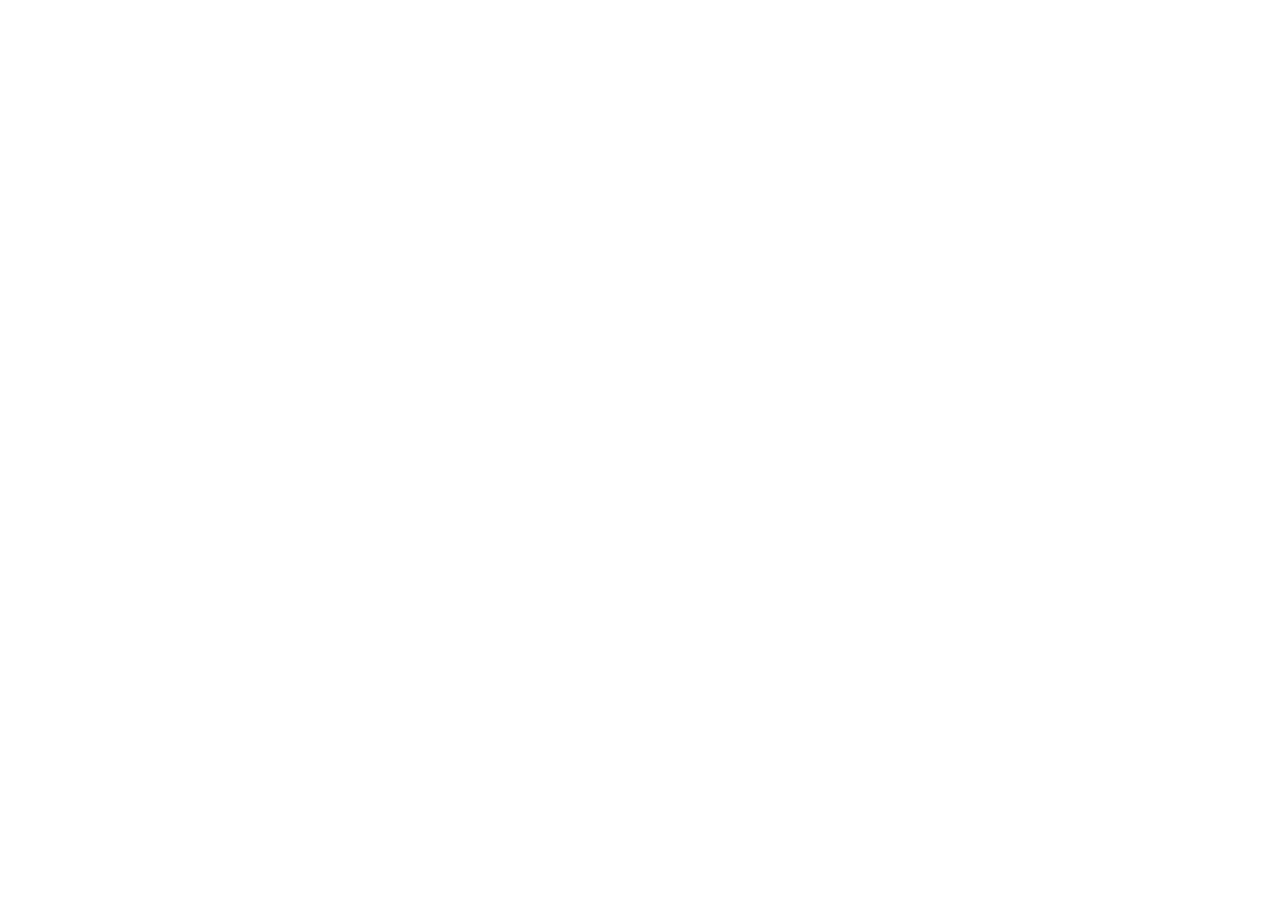
==== index.html @ d2ecc5a2 "Init : création du dépôt, arborescence des fichiers et structure HTML de base" ====
<!DOCTYPE html>
<html lang="en">
<head>
    <meta charset="UTF-8">
    <meta name="viewport" content="width=device-width, initial-scale=1.0">
    <title>AfriConnect Summit</title>
</head>
<body>
    
</body>
</html>
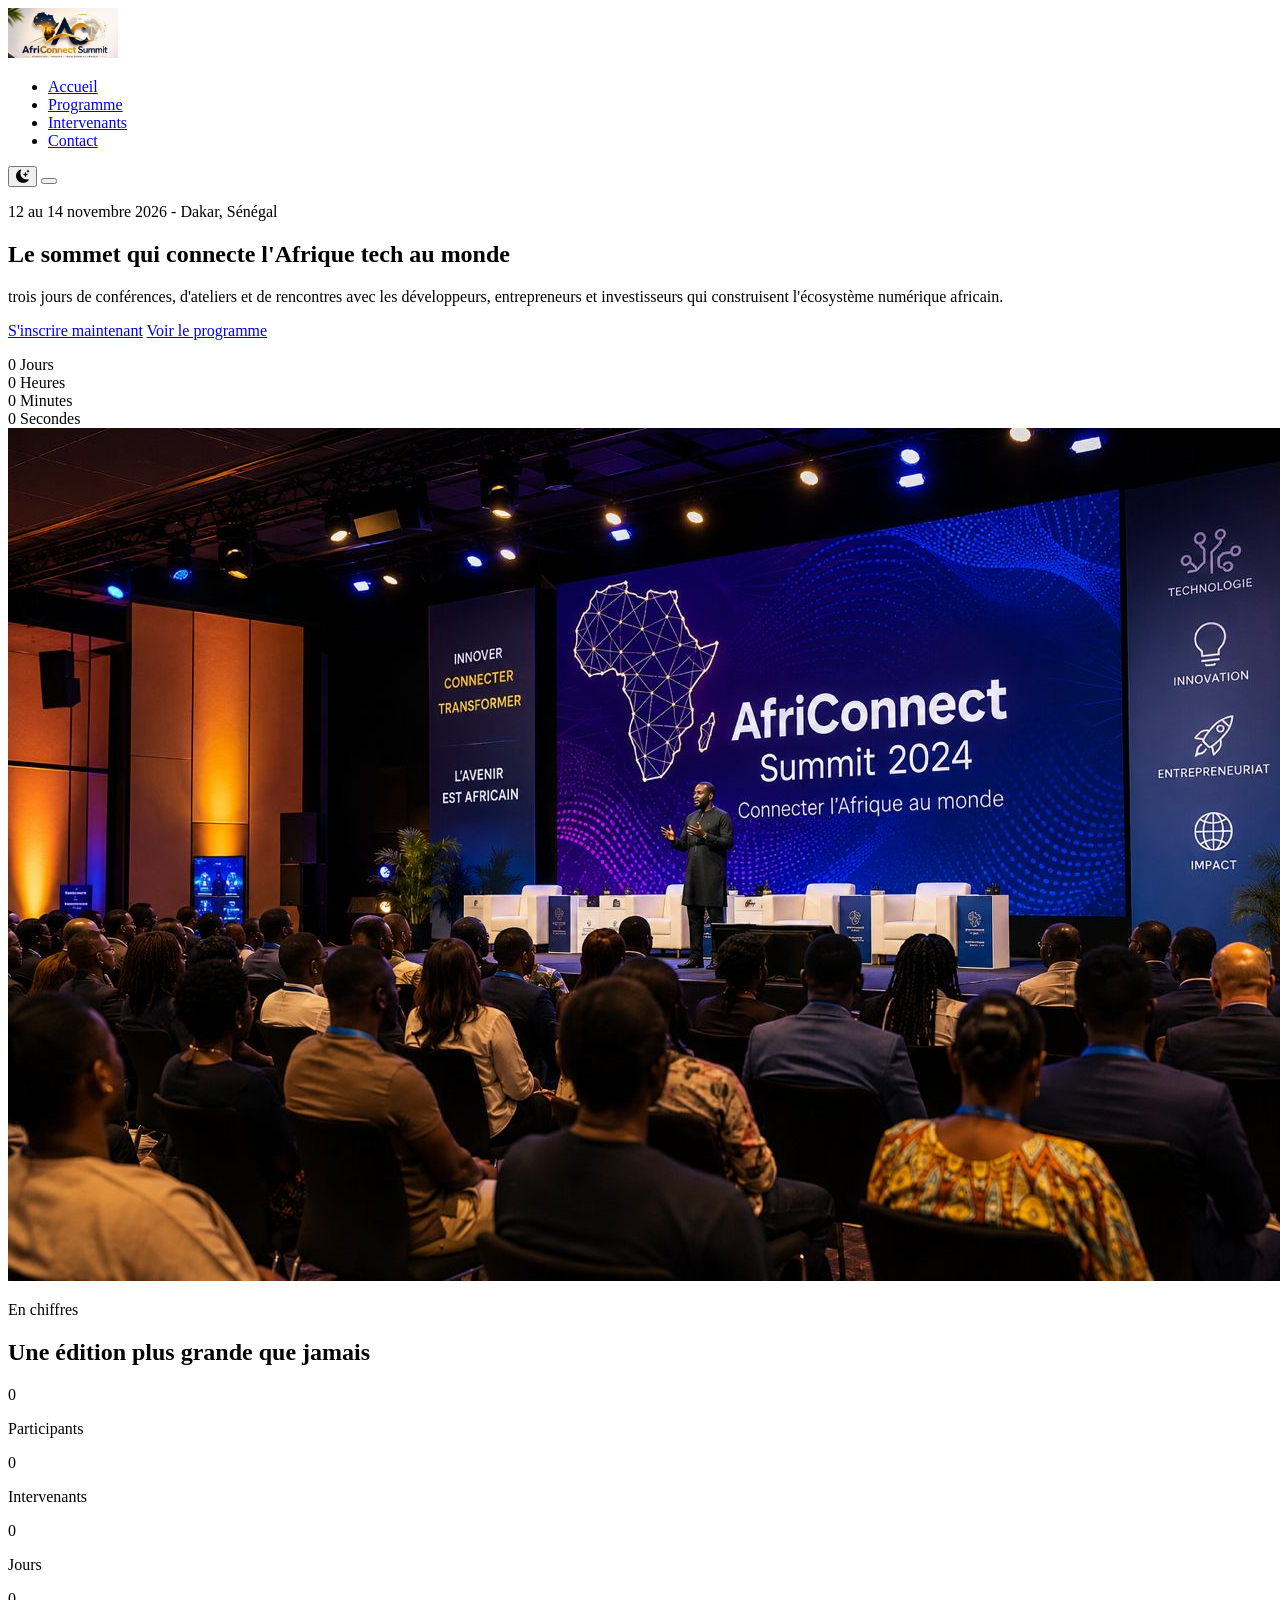
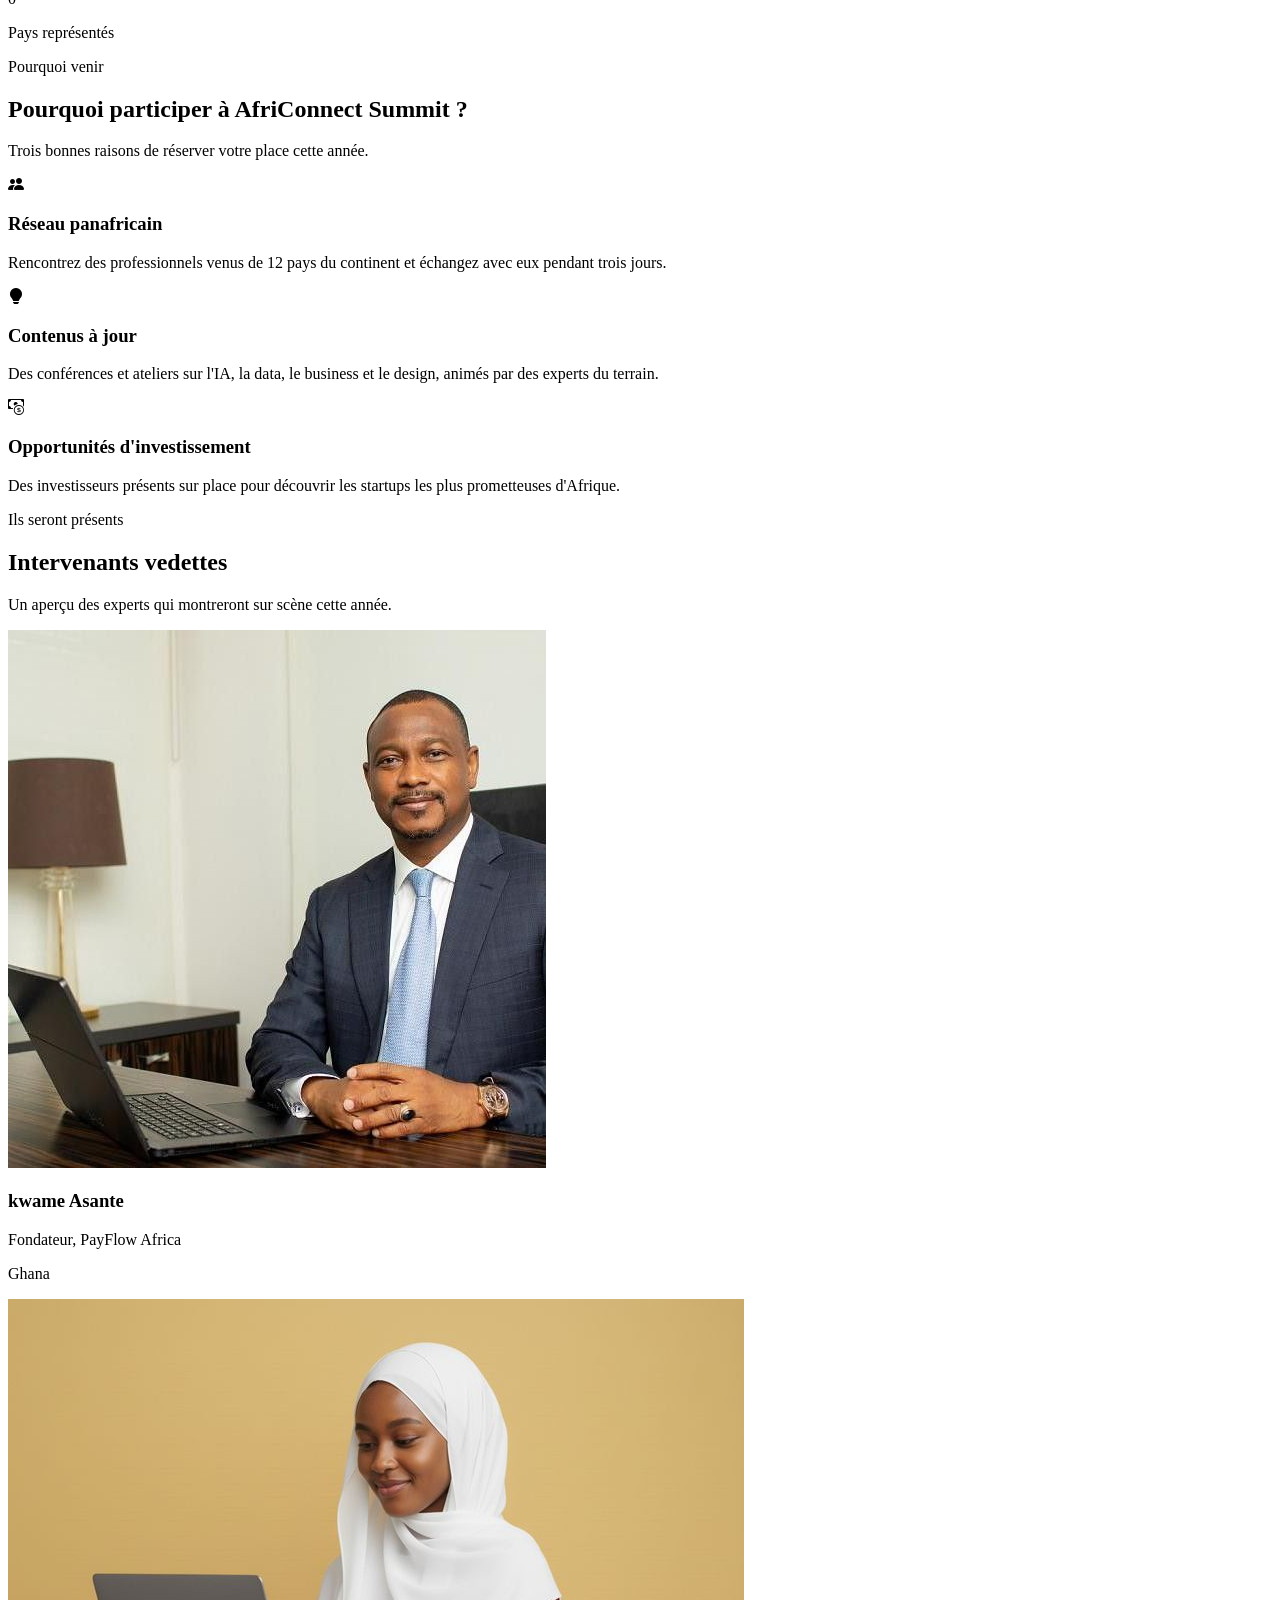
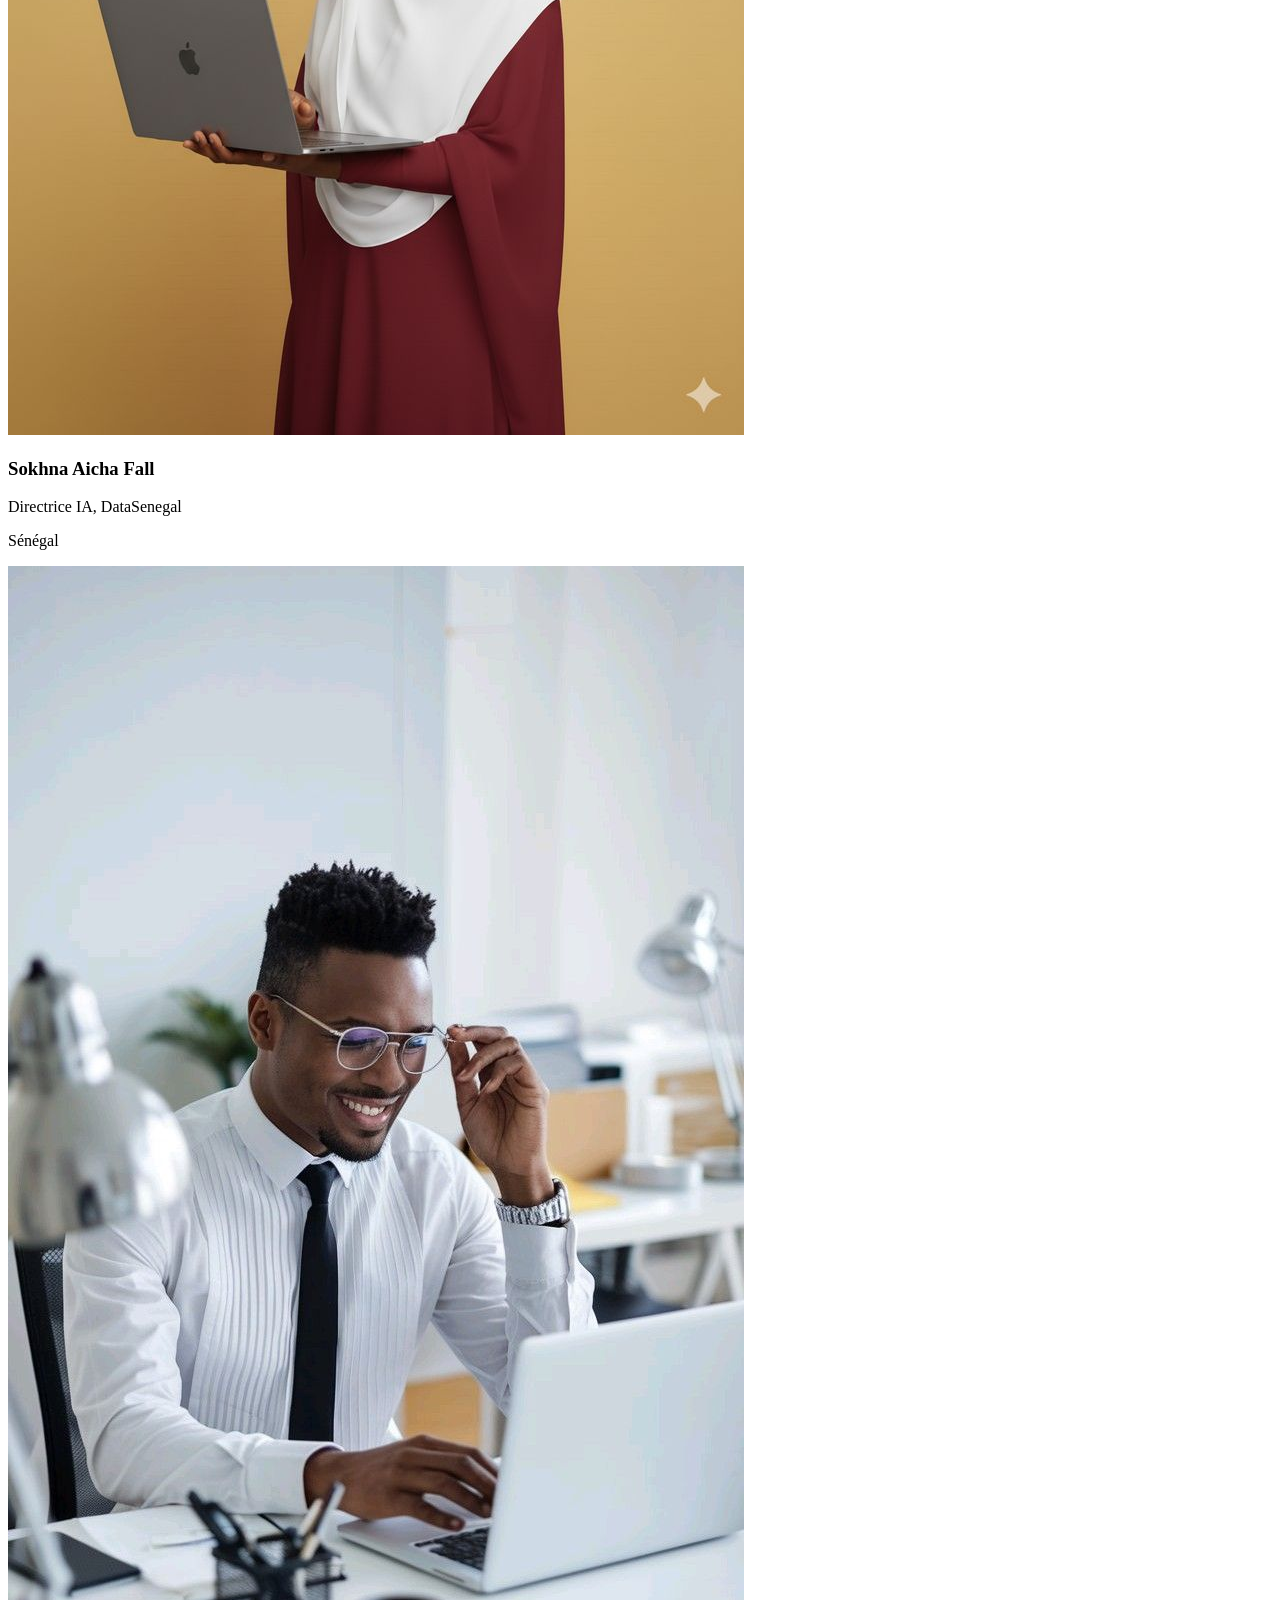
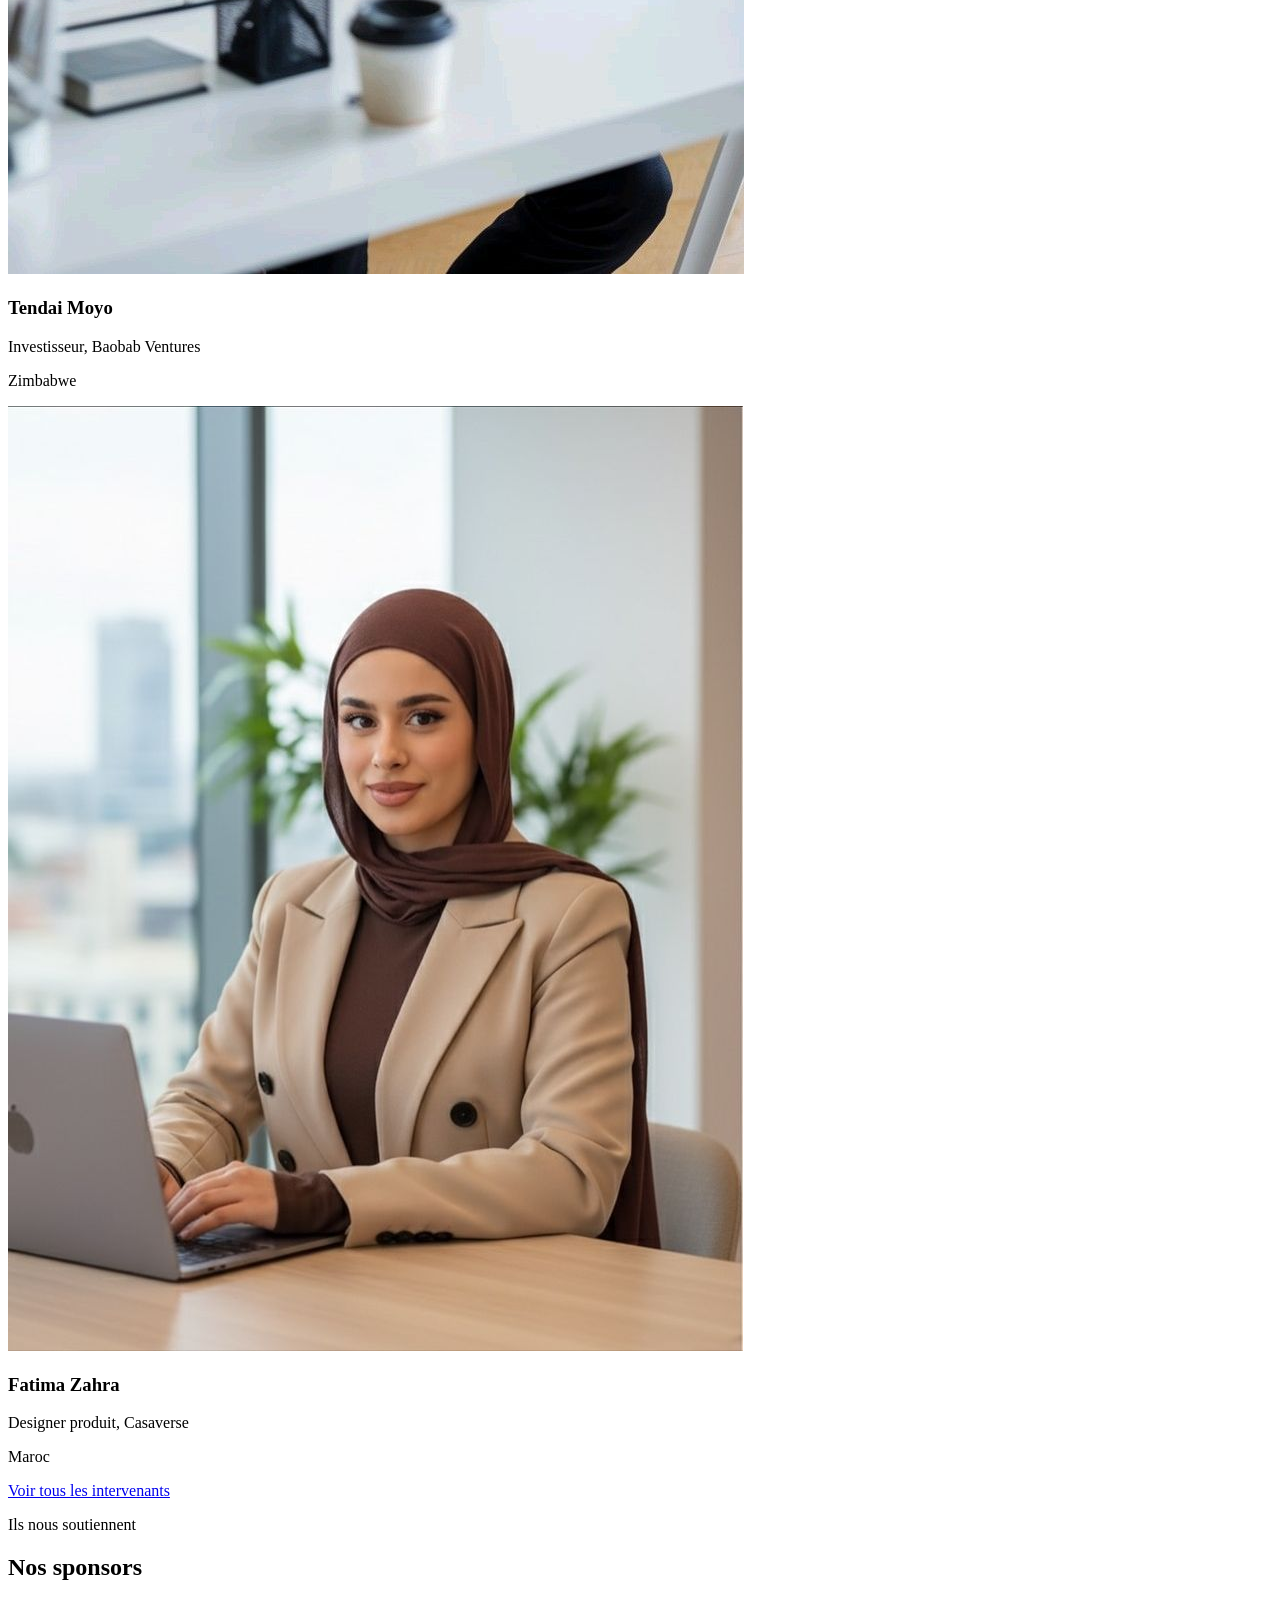
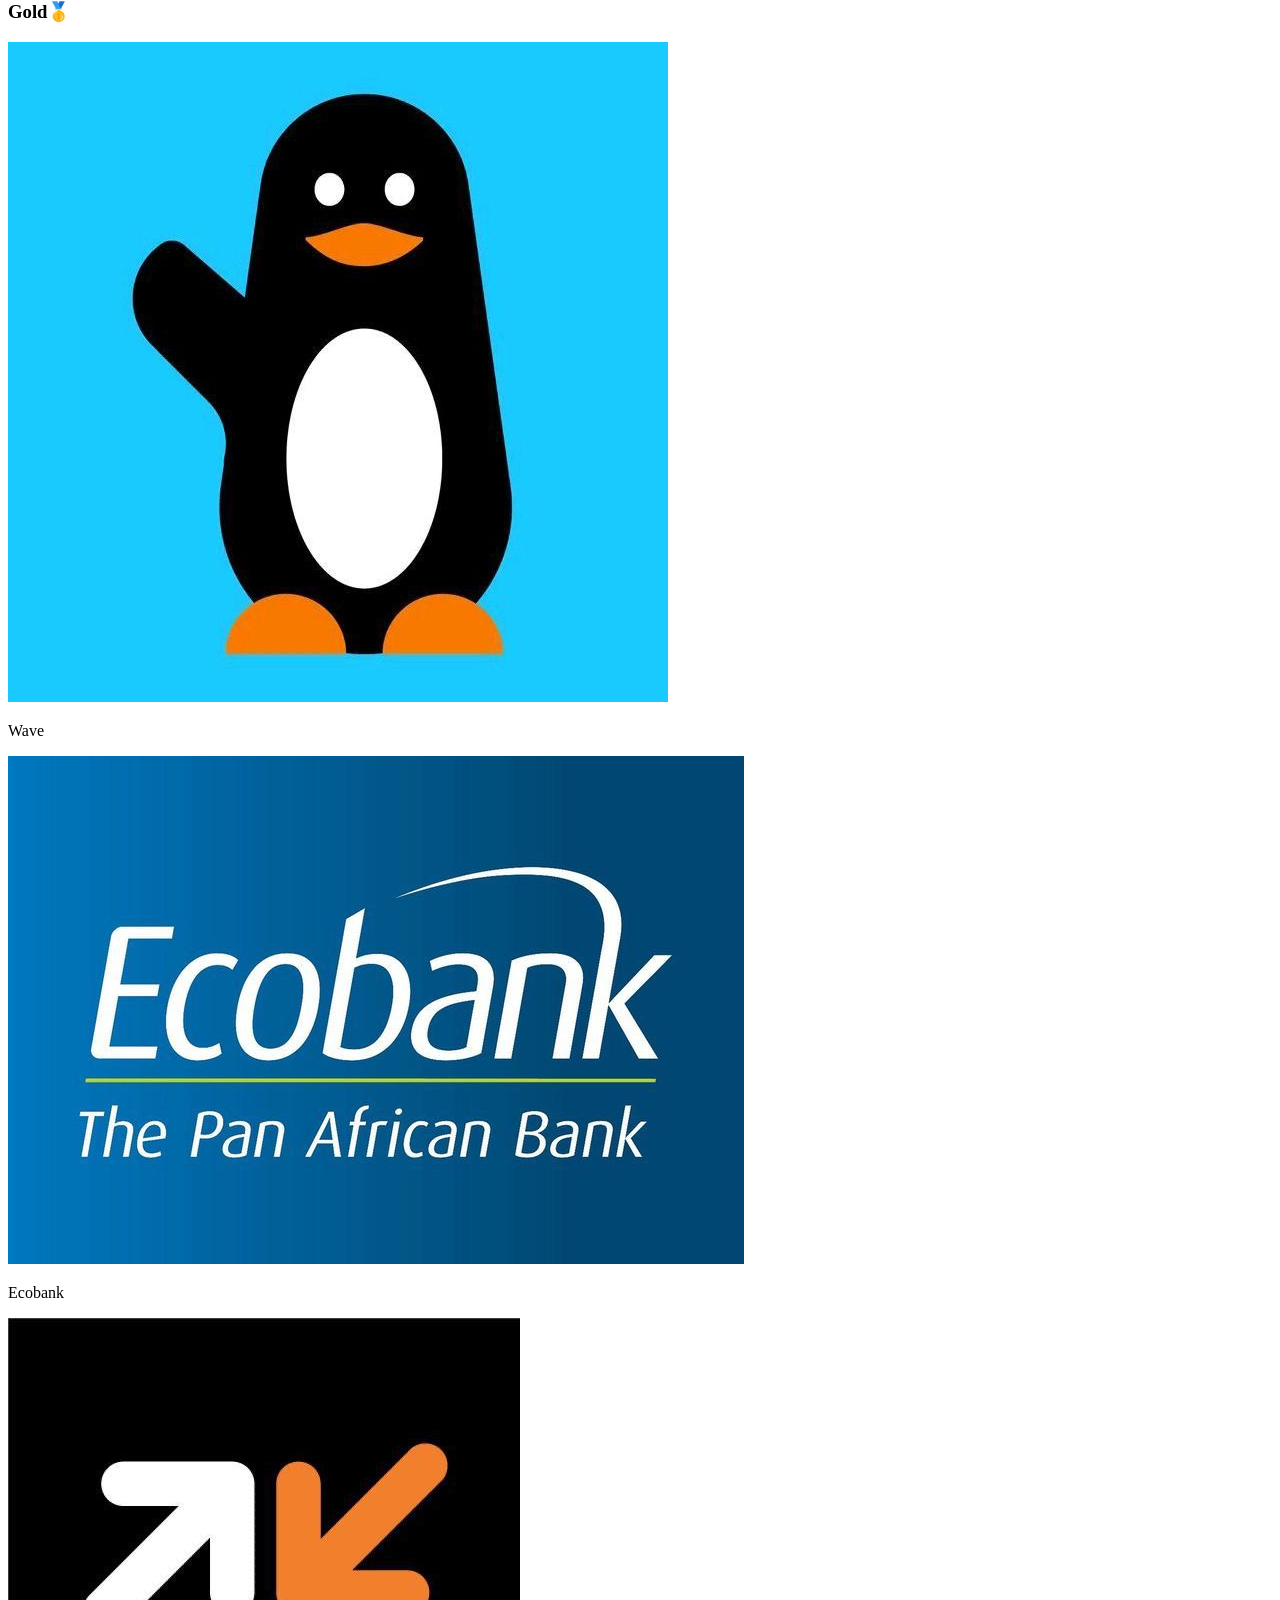
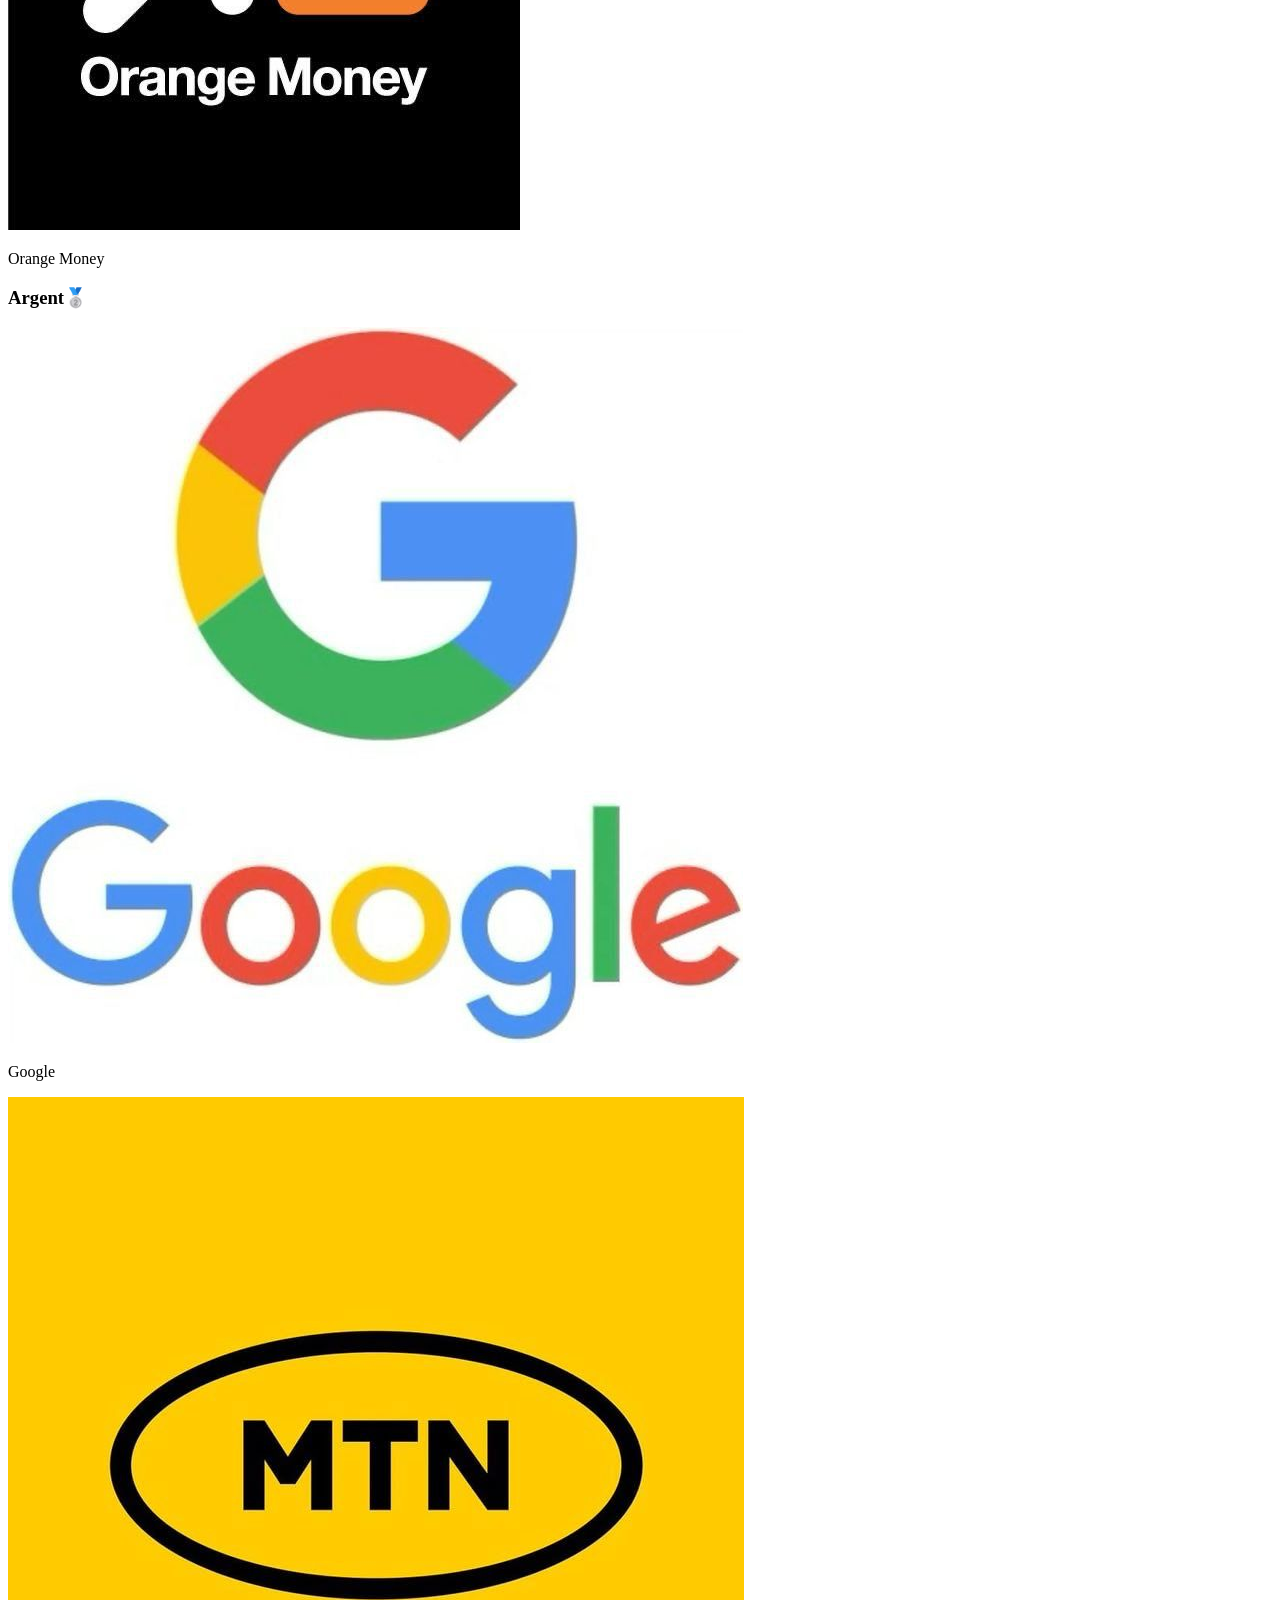
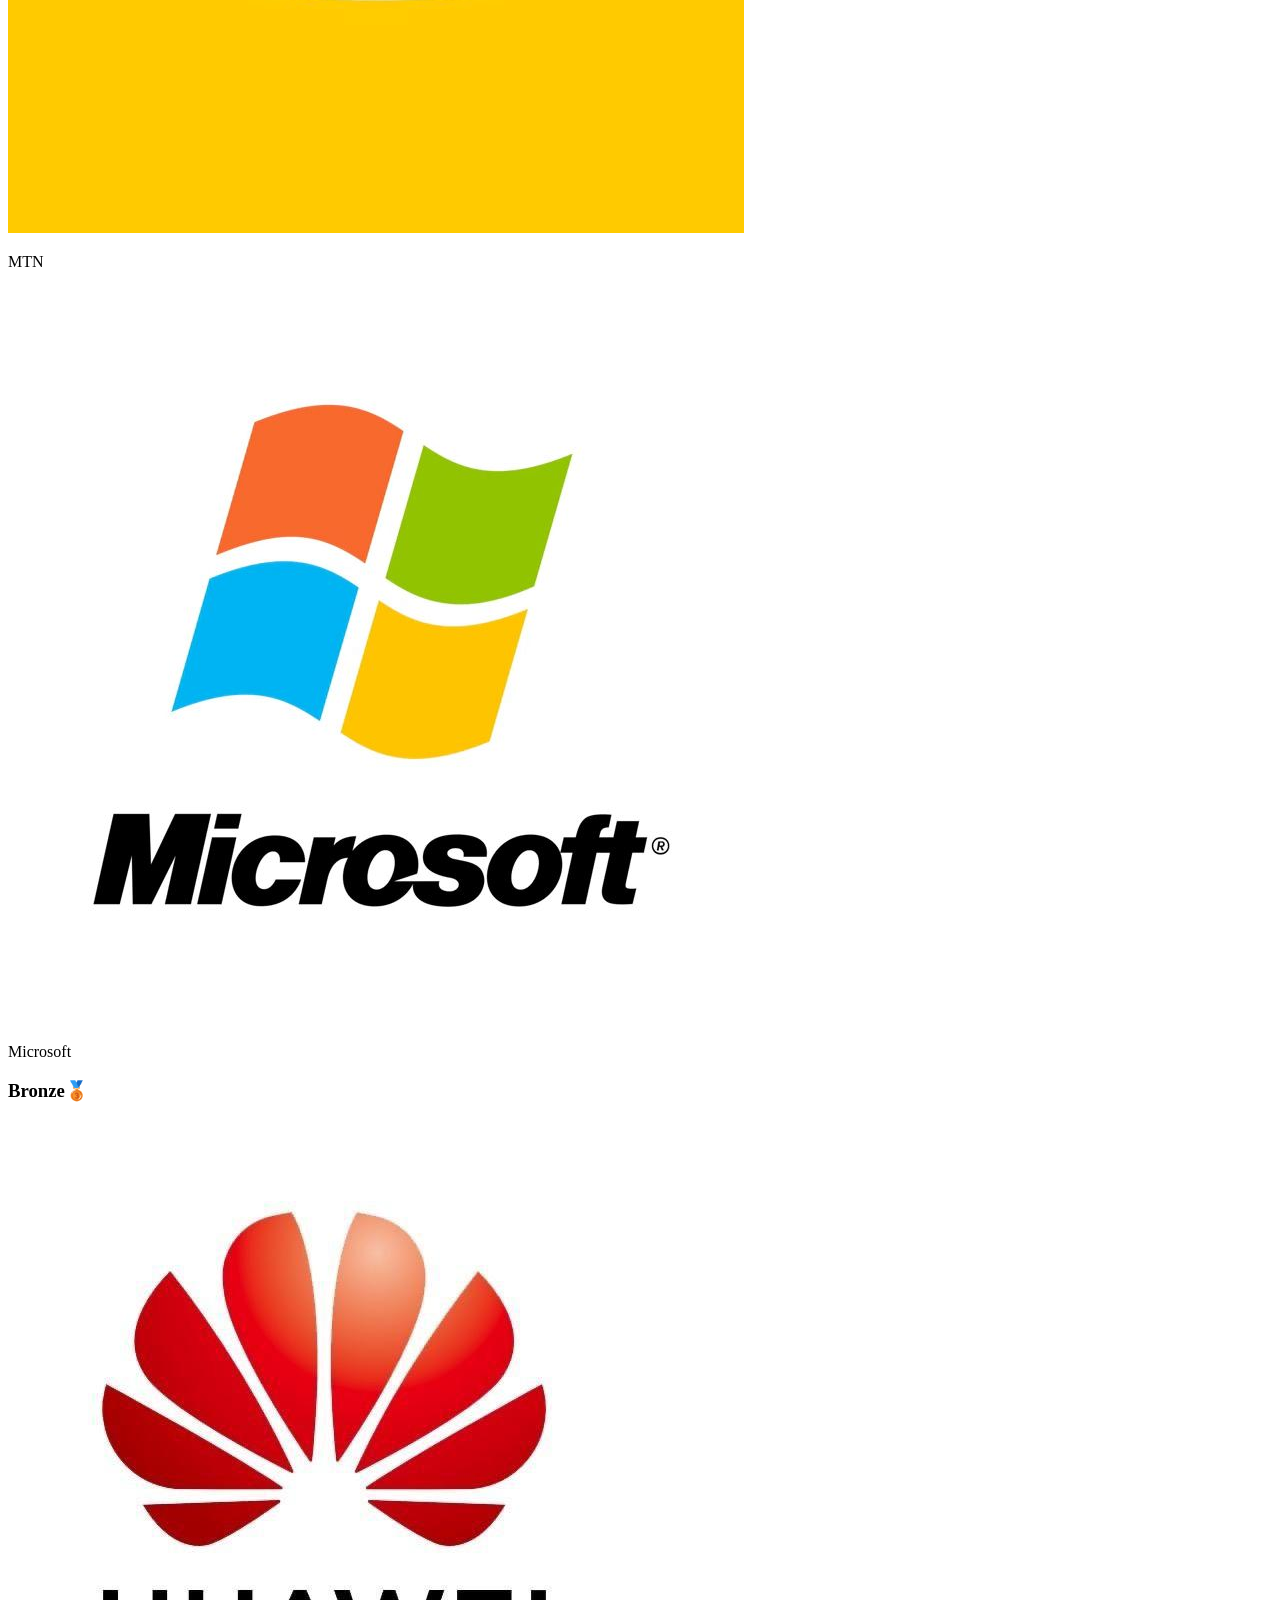
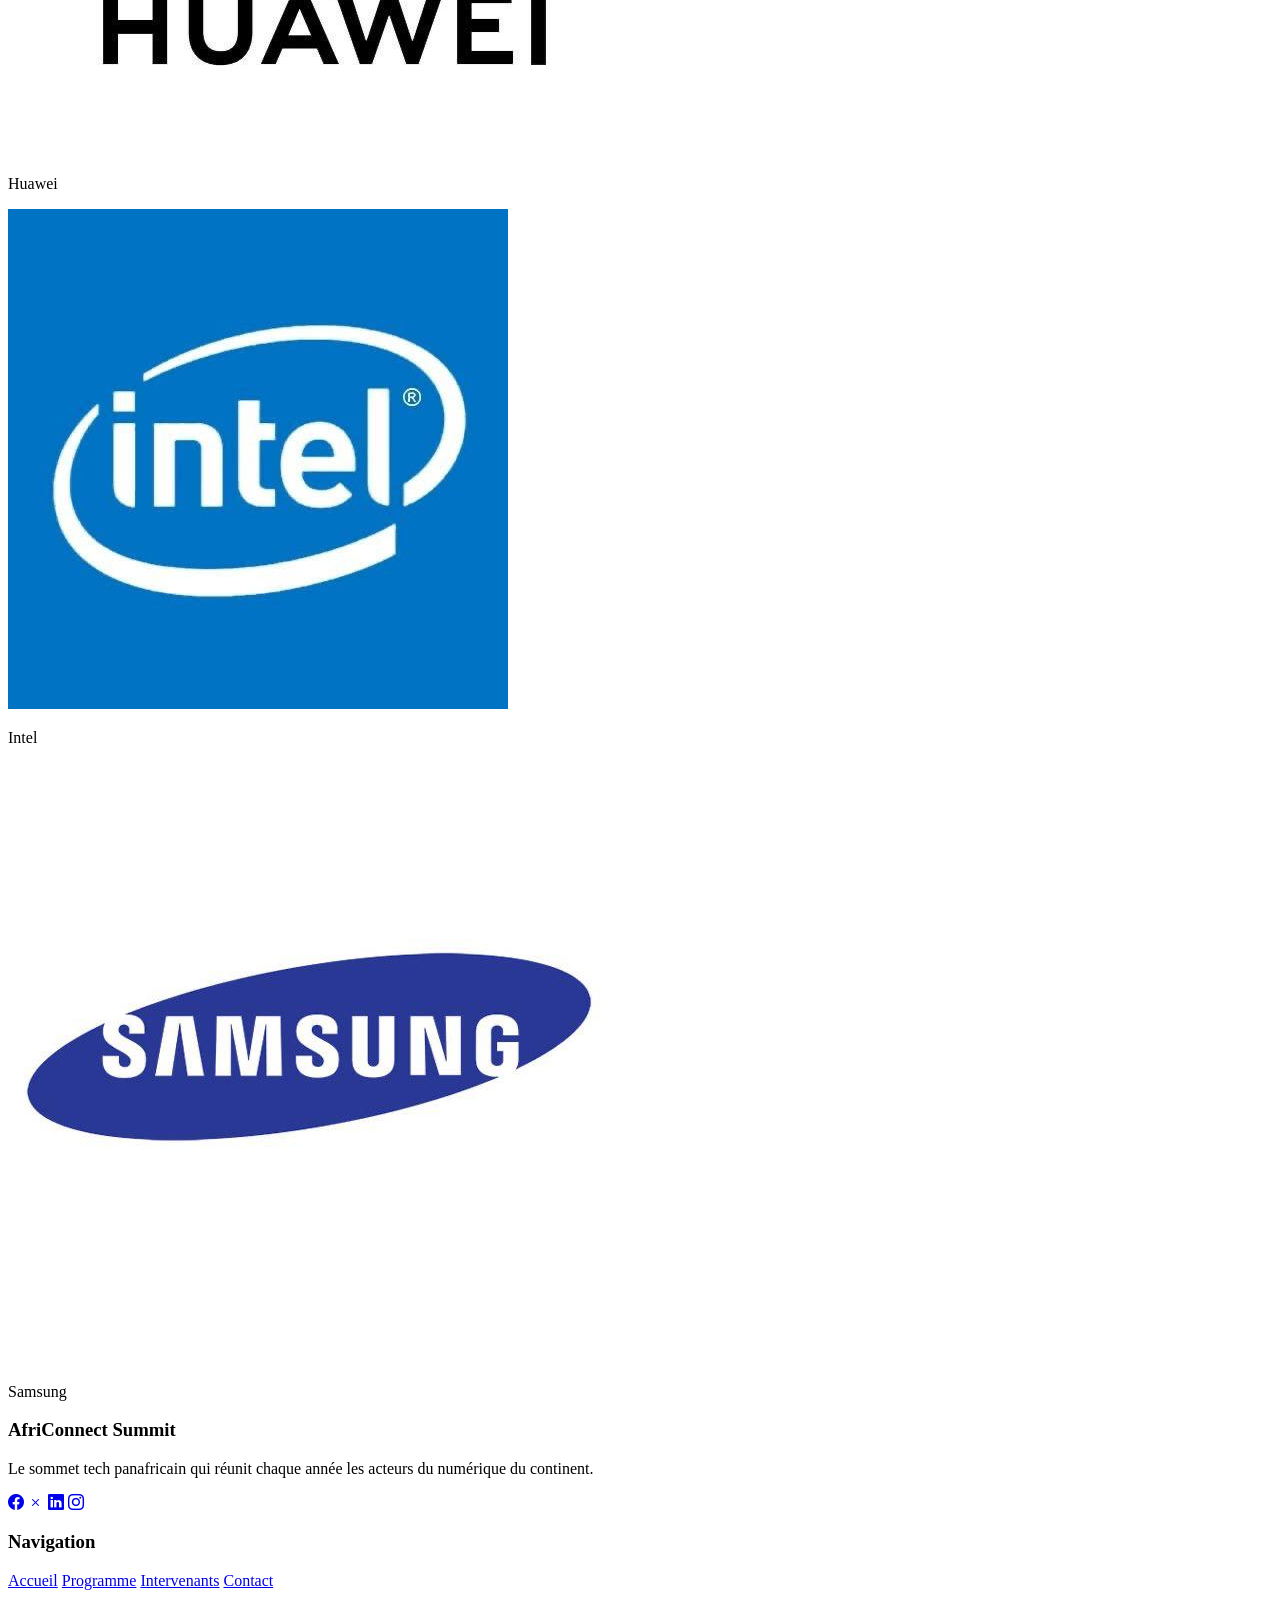
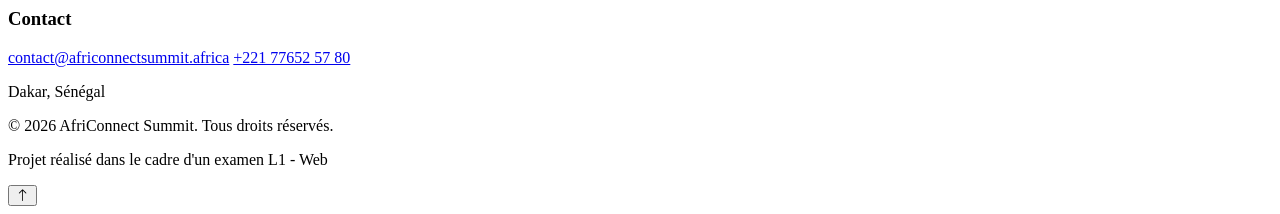
==== commit 2d8ab380: "Ajout des 4 pages HTML : accueil, programme, intervenants, contact" ====
--- a/index.html
+++ b/index.html
@@ -1,11 +1,306 @@
 <!DOCTYPE html>
-<html lang="en">
+<html lang="fr">
 <head>
     <meta charset="UTF-8">
     <meta name="viewport" content="width=device-width, initial-scale=1.0">
     <title>AfriConnect Summit</title>
+    <!-- Google Fonts -->
+    <link rel="stylesheet" href="https://cdn.jsdelivr.net/npm/bootstrap-icons@1.13.1/font/bootstrap-icons.min.css">
+    <link rel="preconnect" href="https://fonts.googleapis.com">
+    <link rel="preconnect" href="https://fonts.gstatic.com" crossorigin>
+    <link href="https://fonts.googleapis.com/css2?family=Open+Sans:ital,wght@0,300..800;1,300..800&family=Poppins:ital,wght@0,100;0,200;0,300;0,400;0,500;0,600;0,700;0,800;0,900;1,100;1,200;1,300;1,400;1,500;1,600;1,700;1,800;1,900&family=Space+Grotesk:wght@300..700&display=swap" rel="stylesheet">
+    <!-- CSS -->
+    <link rel="stylesheet" href="css/style.css">
 </head>
 <body>
+    <!-- NAVBAR -->
+    <header>
+        <nav class="navbar">
+            <div class="container">
+                <a href="index.html">
+                    <img src="images/AfriConnectSummit-logo.jpeg" alt="logo AfriConnectSummit" height="50">
+                </a>
+
+                <ul class="nav-links">
+                    <li><a href="index.html" class="active">Accueil</a></li>
+                    <li><a href="programme.html">Programme</a></li>
+                    <li><a href="intervenants.html">Intervenants</a></li>
+                    <li><a href="contact.html">Contact</a></li>
+                </ul>
+
+                <div class="nav-actions">
+                    <!-- Toggle dark/light géré en js -->
+                    <button class="theme-toggle" aria-label="Changer de thème">
+                        <i class="bi bi-moon-stars-fill"></i>
+                    </button>
+                    <!-- Menu hamburger pour mobile -->
+                    <button class="hamburger" aria-label="Ouvrir le menu">
+                        <span></span>
+                        <span></span>
+                        <span></span>
+                    </button>
+                </div>
+            </div>
+        </nav>
+    </header>
+
+    <main>
+        <!-- HERO -->
+        <section class="hero">
+            <div class="container hero-content">
+                <p class="hero-eyebrow fade-in-up">12 au 14 novembre 2026 - Dakar, Sénégal</p>
+
+                <h1 class="fade-in-up delay-1">
+                    Le sommet qui connecte <span class="highlight">l'Afrique tech</span> au monde
+                </h1>
+
+                <p class="hero-subtitle fade-in-up delay-2">
+                    trois jours de conférences, d'ateliers et de rencontres avec les développeurs,
+                    entrepreneurs et investisseurs qui construisent l'écosystème numérique africain.
+                </p>
+                <p class="hero-cta fade-in-up delay-3">
+                    <a href="contact.html" class="btn btn-primary">S'inscrire maintenant</a>
+                    <a href="programme.html" class="btn btn-outline">Voir le programme</a>
+                </p>
+                <!-- Compte à rebours mis à jour en JS chaque seconde  -->
+                <div class="countdown fade-in-up delay-3">
+                    <div class="countdown-item">
+                        <span class="countdown-number" id="countdown-days">0</span>
+                        <span class="countdown-label">Jours</span>
+                    </div>
+                    <div class="countdown-item">
+                        <span class="countdown-number" id="countdown-hours">0</span>
+                        <span class="countdown-label">Heures</span>
+                    </div>
+                     <div class="countdown-item">
+                        <span class="countdown-number" id="countdown-minutes">0</span>
+                        <span class="countdown-label">Minutes</span>
+                    </div>
+                     <div class="countdown-item">
+                        <span class="countdown-number" id="countdown-seconds">0</span>
+                        <span class="countdown-label">Secondes</span>
+                    </div>
+                </div>
+
+                <div class="hero-image fade-in-up delay-4">
+                    <img src="images/hero-africonnect.jpeg" alt="Conférence AfriConnect Summit">
+                </div>
+            </div>
+        </section>
+        <div class="kente-divider"></div>
+
+        <!-- CHIFFRES CLES -->
+        <section class="key-numbers">
+            <div class="container">
+                <p class="section-eyebrow reveal">En chiffres</p>
+                <h2 class="section-title reveal">Une édition plus grande que jamais</h2>
+
+                <div class="stats-grid">
+                    <div class="stat-card reveal zoom">
+                        <span class="stat-number" data-target="1200">0</span>
+                        <p class="stat-label">Participants</p>
+                    </div>
+
+                    <div class="stat-card reveal zoom">
+                        <span class="stat-number" data-target="48">0</span>
+                        <p class="stat-label">Intervenants</p>
+                    </div>
+
+                    <div class="stat-card reveal zoom">
+                        <span class="stat-number" data-target="3">0</span>
+                        <p class="stat-label">Jours</p>
+                    </div>
+
+                    <div class="stat-card reveal zoom">
+                        <span class="stat-number" data-target="12">0</span>
+                        <p class="stat-label">Pays représentés</p>
+                    </div>
+                </div>
+            </div>
+        </section>
+        <!-- POURQUOI PARTICIPER -->
+        <section class="why-participate" style="background-color: var(--surface);">
+            <div class="container">
+                <p class="section-eyebrow reveal">Pourquoi venir</p>
+                <h2 class="section-title reveal">Pourquoi participer à AfriConnect Summit ?</h2>
+                <p class="section-intro reveal">
+                    Trois bonnes raisons de réserver votre place cette année.
+                </p>
+            
+
+                <div class="why-flex">
+                    <article class="why-card reveal slide-left">
+                        <i class="bi bi-people-fill why-icon"></i>
+                        <h3>Réseau panafricain</h3>
+                        <p>Rencontrez des professionnels venus de 12 pays du continent et échangez avec eux pendant trois jours.</p>
+                    </article>
     
+                    <article class="why-card reveal zoom">
+                        <i class="bi bi-lightbulb-fill why-icon"></i>
+                        <h3>Contenus à jour</h3>
+                        <p>Des conférences et ateliers sur l'IA, la data, le business et le design, animés par des experts du terrain.</p>
+                    </article>
+
+                    <article class="why-card reveal slide-right">
+                        <i class="bi bi-cash-coin why-icon"></i>
+                        <h3>Opportunités d'investissement</h3>
+                        <p>Des investisseurs présents sur place pour découvrir les startups les plus prometteuses d'Afrique.</p>
+                    </article>
+                </div>
+            </div>    
+        </section>
+        <!-- INTERVENANTS VEDETTES -->
+        <section class="featured-speakers">
+            <div class="container">
+                <p class="section-eyebrow reveal">Ils seront présents</p>
+                <h2 class="section-title reveal">Intervenants vedettes</h2>
+                <p class="section-intro reveal">Un aperçu des experts qui montreront sur scène cette année.</p>
+
+                <div class="speakers-grid">
+                    <article class="speaker-card reveal zoom">
+                        <img class="speaker-photo" src="images/Fondateur.jpg" alt="Photo de kwame Asante">
+                        <div class="speaker-info">
+                            <h3 class="speaker-name">kwame Asante</h3>
+                            <p class="speaker-role">Fondateur, PayFlow Africa</p>
+                            <p class="speaker-country">Ghana</p>
+                        </div>
+                    </article>
+
+                    <article class="speaker-card reveal zoom">
+                        <img class="speaker-photo" src="images/Directrice.jpg" alt="Photo de Sokhna Aicha Fall">
+                        <div class="speaker-info">
+                            <h3 class="speaker-name">Sokhna Aicha Fall</h3>
+                            <p class="speaker-role">Directrice IA, DataSenegal</p>
+                            <p class="speaker-country">Sénégal</p>
+                        </div>
+                    </article>
+
+                    <article class="speaker-card reveal zoom">
+                        <img class="speaker-photo" src="images/Investisseur.jpg" alt="Photo de Tendai Moyo">
+                        <div class="speaker-info">
+                            <h3 class="speaker-name">Tendai Moyo</h3>
+                            <p class="speaker-role">Investisseur, Baobab Ventures</p>
+                            <p class="speaker-country">Zimbabwe</p>
+                        </div>
+                    </article>
+
+                    <article class="speaker-card reveal zoom">
+                        <img class="speaker-photo" src="images/Designer.jpg" alt="Photo de Fatima Zahra">
+                        <div class="speaker-info">
+                            <h3 class="speaker-name">Fatima Zahra</h3>
+                            <p class="speaker-role">Designer produit, Casaverse</p>
+                            <p class="speaker-country">Maroc</p>
+                        </div>
+                    </article>
+                </div>
+
+                <div>
+                 <a href="intervenants.html" class="btn btn-outline">Voir tous les intervenants</a>
+                </div>
+            </div>
+        </section>
+
+        <!-- SPONSORS -->
+        <section class="sponsors" style="background-color: var(--surface);">
+            <div class="container">
+                <p class="section-eyebrow reveal">Ils nous soutiennent</p>
+                <h2 class="section-title reveal">Nos sponsors</h2>
+
+                <div class="sponsors-flex">
+                    <div class="sponsor-level">
+                        <h3>Gold🥇</h3>
+                        <div class="sponsor-logo sponsor-gold reveal zoom">
+                            <img src="images/Sponsor1.jpeg" alt="Photo de Sponsor1">
+                            <p>Wave</p>
+                        </div>
+                      
+                        <div class="sponsor-logo sponsor-gold reveal zoom">
+                            <img src="images/Sponsor2.jpeg" alt="Photo de Sponsor2">
+                            <p>Ecobank</p>
+                        </div>
+                    </div>
+                
+                    <div class="sponsor-level">
+                        <div class="sponsor-logo sponsor-silver reveal zoom">
+                            <img src="images/Sponsor3.jpeg" alt="Photo de Sponsor3">
+                            <p>Orange Money</p>
+                        </div>
+                        <h3>Argent🥈</h3>
+                        <div class="sponsor-logo sponsor-silver reveal zoom">
+                            <img src="images/Sponsor4.jpeg" alt="Photo de Sponsor4">
+                            <p>Google</p>
+                        </div>
+                        <div class="sponsor-logo sponsor-silver reveal zoom">
+                            <img src="images/Sponsor5.jpeg" alt="Photo de Sponsor5">
+                            <p>MTN</p>
+                        </div>
+                    </div>
+
+                    <div class="sponsor-level">
+                        <div class="sponsor-logo sponsor-bronze reveal zoom">
+                            <img src="images/Sponsor6.jpeg" alt="Photo de Sponsor6">
+                            <p>Microsoft</p>
+                        </div>
+                        <h3>Bronze🥉</h3>
+                        <div class="sponsor-logo sponsor-bronze reveal zoom">
+                            <img src="images/Sponsor7.jpeg" alt="Photo de Sponsor7">
+                            <p>Huawei</p>
+                        </div>
+                        <div class="sponsor-logo sponsor-bronze reveal zoom">
+                            <img src="images/Sponsor8.jpeg" alt="Photo de Sponsor8">
+                            <p>Intel</p>
+                        </div>
+                        <div class="sponsor-logo sponsor-bronze reveal zoom">
+                            <img src="images/Sponsor9.jpeg" alt="Photo de Sponsor9">
+                            <p>Samsung</p>
+                        </div>
+                    </div>  
+                </div>
+            </div>
+        </section>
+    </main>
+    <!-- FOOTER -->
+    <footer>
+        <div class="container">
+            <div class="footer-flex">
+                <div class="footer-col">
+                    <h3>Afri<span style="color: var(--accent-gold);">Connect</span> Summit</h3>
+                    <p>Le sommet tech panafricain qui réunit chaque année les acteurs du numérique du continent.</p>
+                    <div class="social-icons">
+                        <a href="https://www.facebook.com/share/1GBBiLaqV4/?mibextid=wwXIfr" aria-label="Facebook"><i class="bi bi-facebook"></i></a>
+                        <a href="https://x.com/afrikonnect2018?s=21" aria-label="X"><i class="bi bi-x"></i></a>
+                        <a href="https://www.linkedin.com/company/africonnect-cargo/" aria-label="LinkedIn"><i class="bi bi-linkedin"></i></a>
+                        <a href="https://www.instagram.com/afri_connect?igsh=MTlvbjR0M240ajkwMQ==" aria-label="Instagram"><i class="bi bi-instagram"></i></a>
+                    </div>
+                </div>
+
+                <div class="footer-col">
+                    <h3>Navigation</h3>
+                    <a href="index.html">Accueil</a>
+                    <a href="programme.html">Programme</a>
+                    <a href="intervenants.html">Intervenants</a>
+                    <a href="contact.html">Contact</a>
+                </div>
+
+                <div class="footer-col">
+                    <h3>Contact</h3>
+                    <a href="mailto:contact@africonnectsummit.africa">contact@africonnectsummit.africa</a>
+                    <a href="tel:+221776525780">+221 77652 57 80</a>
+                    <p>Dakar, Sénégal</p>
+                </div>
+            </div>
+
+            <div class="footer-bottom">
+                <p>&copy; <span id="annee-actuelle">2026</span> AfriConnect Summit. Tous droits réservés.</p>
+                <p>Projet réalisé dans le cadre d'un examen L1 - Web</p>
+            </div>
+        </div>
+    </footer>
+
+    <!-- Bouton retour en haut -->
+    <button class="back-to-top" aria-label="Retour en haut">
+        <i class="bi bi-arrow-up"></i>
+    </button>
+    <script src="js/main.js"></script>
 </body>
 </html>
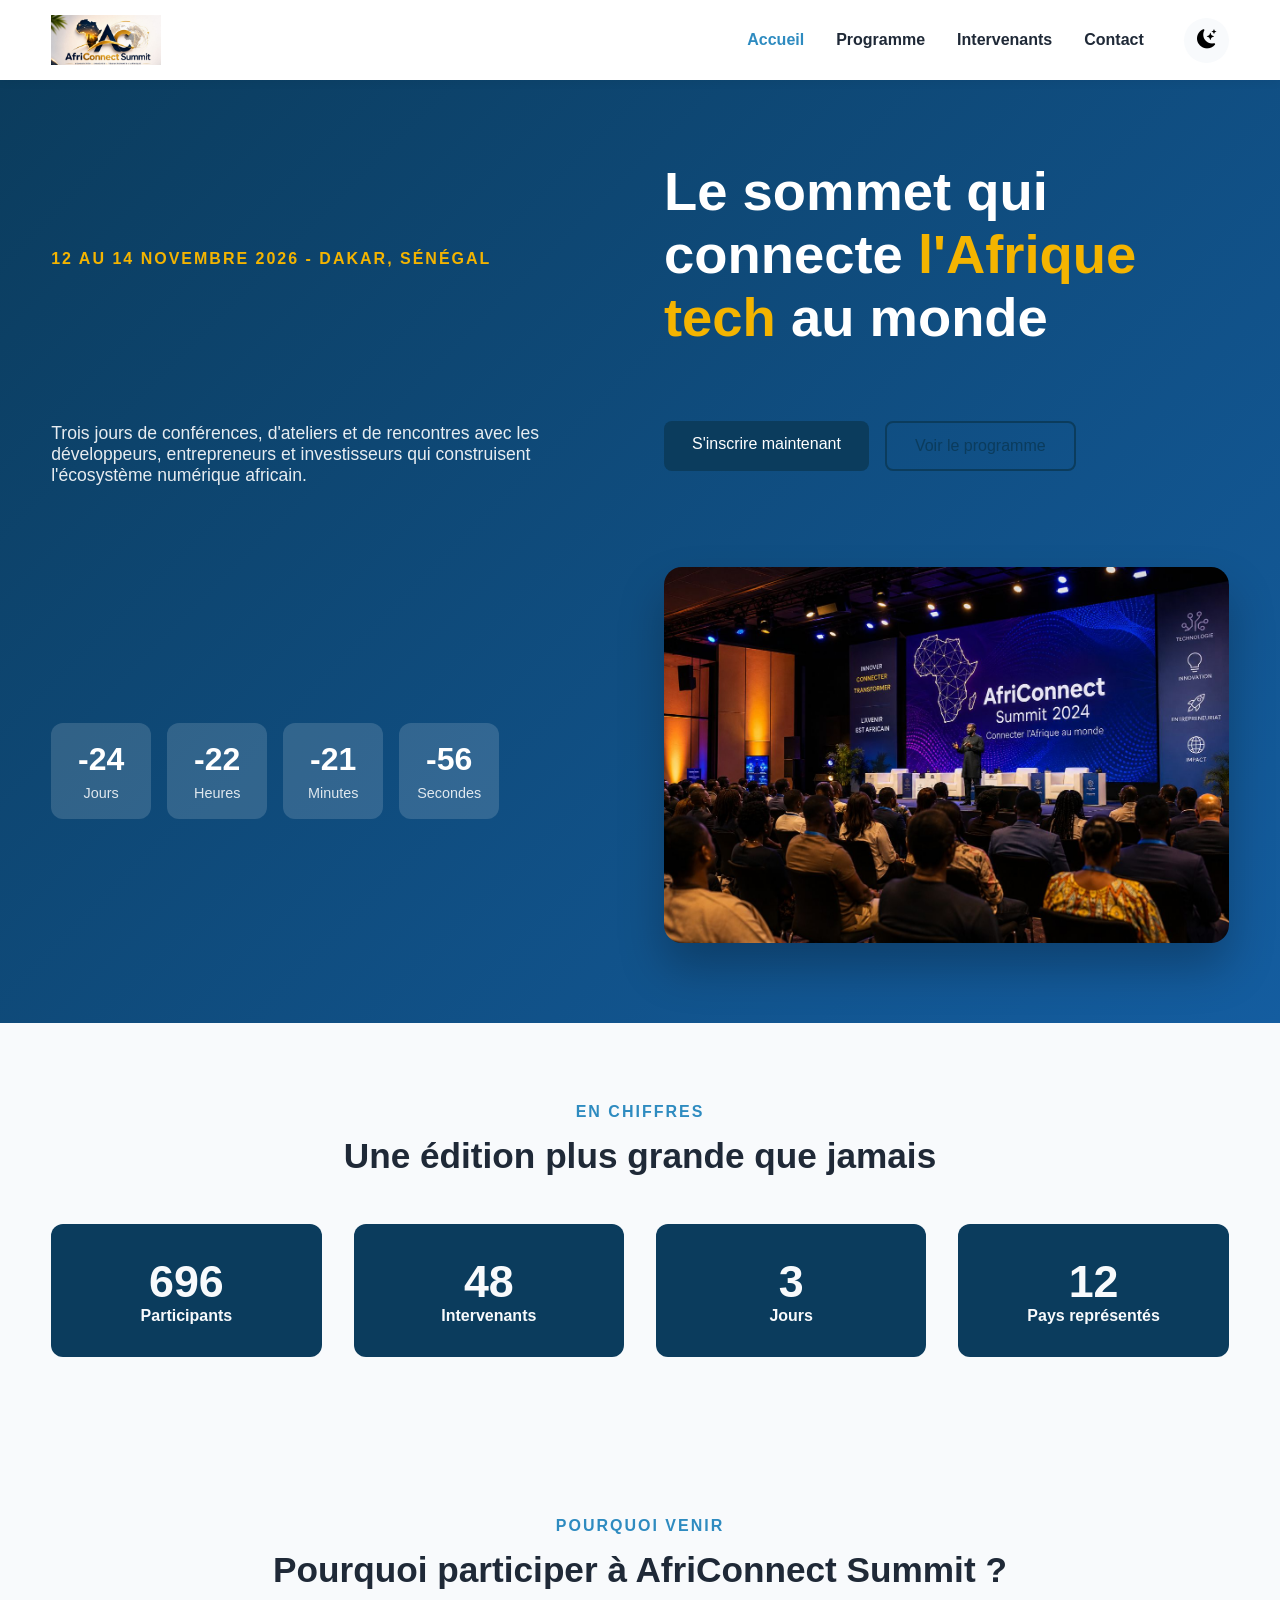
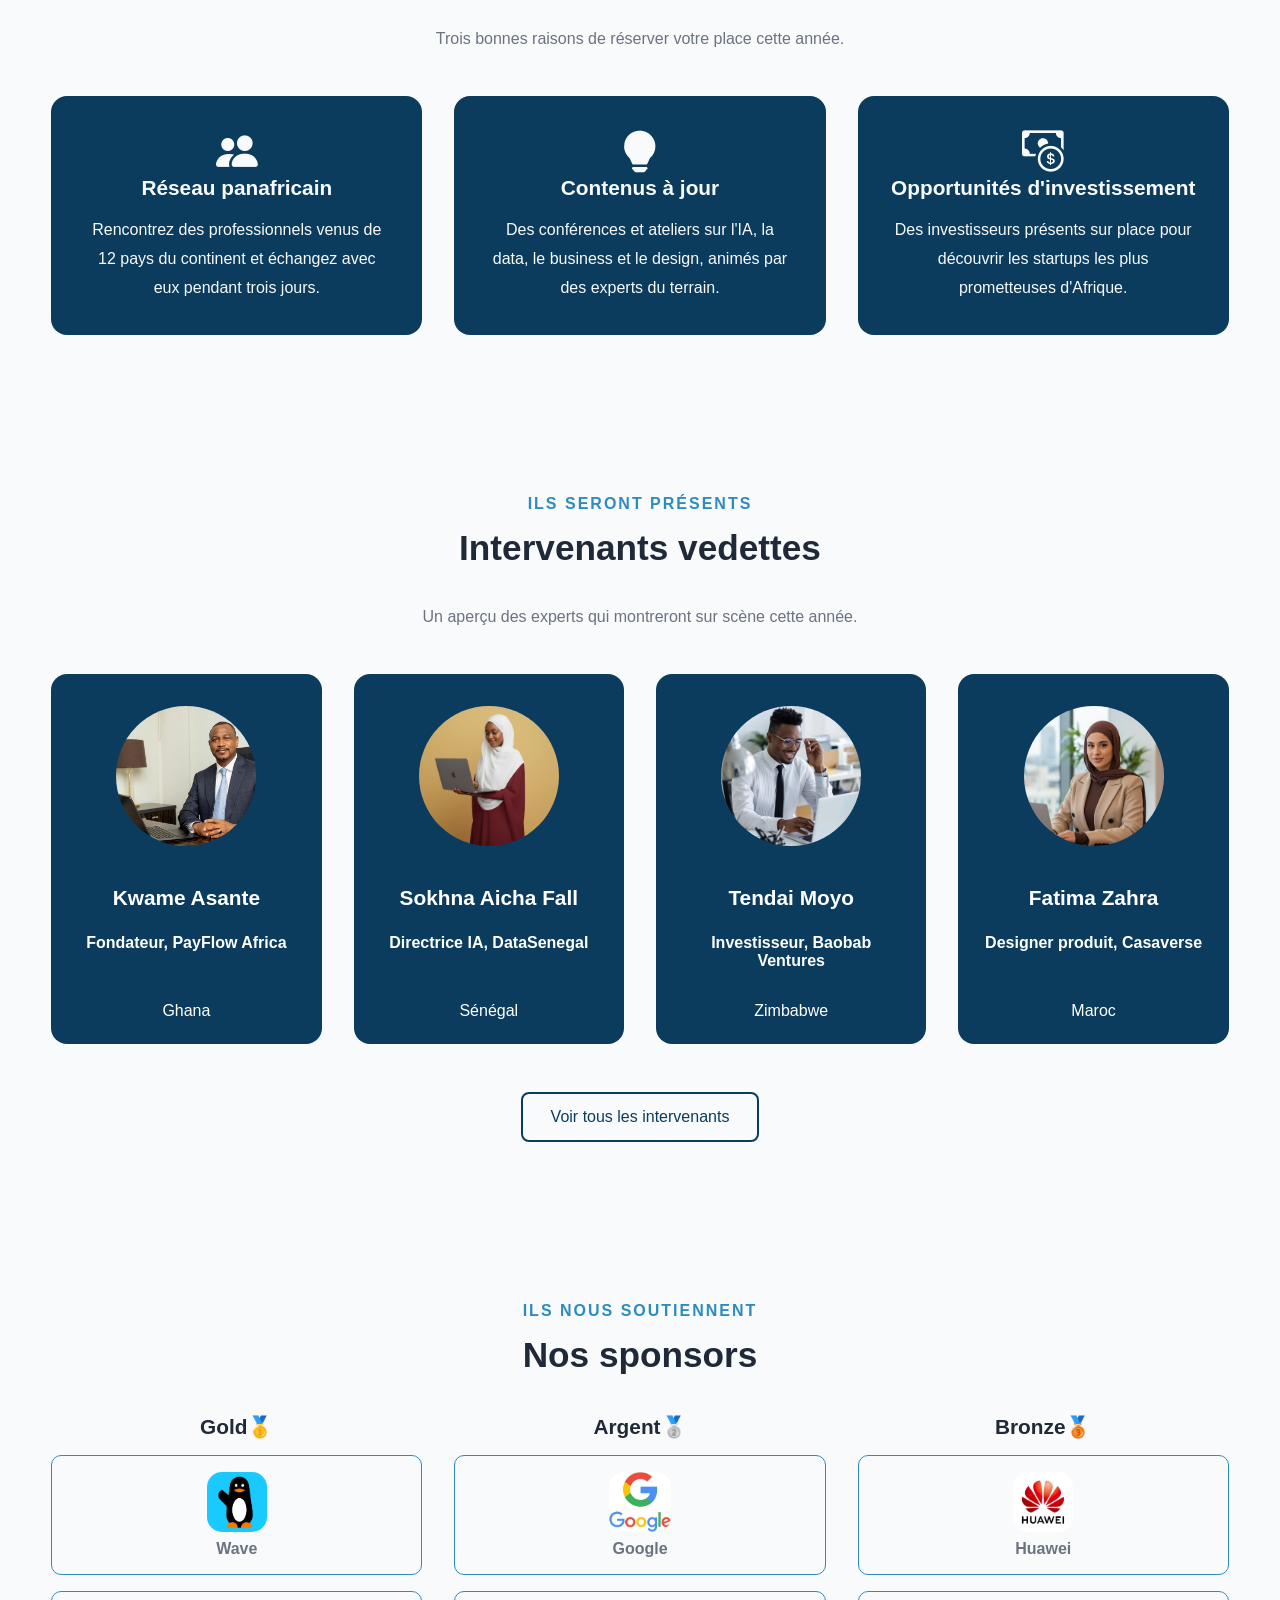
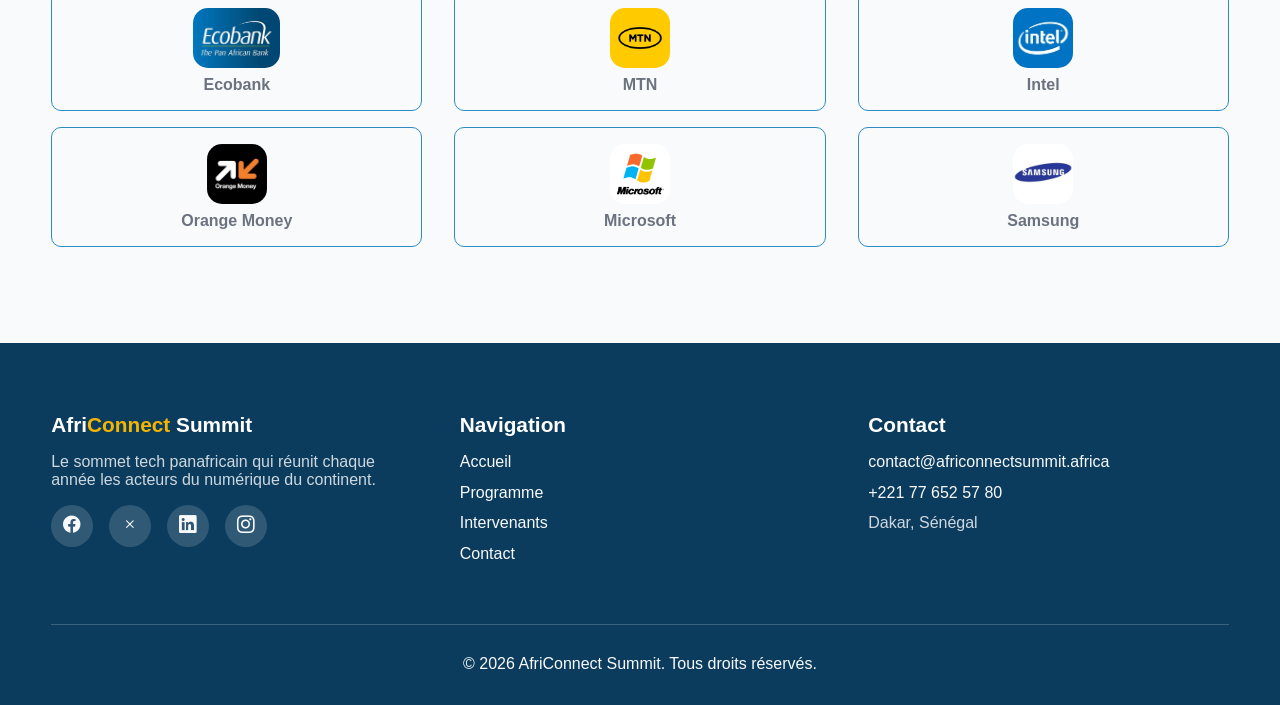
==== commit d3ad45e6: "Correction des pages HTML, CSS et JS" ====
--- a/index.html
+++ b/index.html
@@ -3,7 +3,7 @@
 <head>
     <meta charset="UTF-8">
     <meta name="viewport" content="width=device-width, initial-scale=1.0">
-    <title>AfriConnect Summit</title>
+    <title>Accueil - AfriConnect Summit</title>
     <!-- Google Fonts -->
     <link rel="stylesheet" href="https://cdn.jsdelivr.net/npm/bootstrap-icons@1.13.1/font/bootstrap-icons.min.css">
     <link rel="preconnect" href="https://fonts.googleapis.com">
@@ -48,22 +48,22 @@
         <!-- HERO -->
         <section class="hero">
             <div class="container hero-content">
-                <p class="hero-eyebrow fade-in-up">12 au 14 novembre 2026 - Dakar, Sénégal</p>
-
-                <h1 class="fade-in-up delay-1">
+                <p class="hero-eyebrow fade-in">12 au 14 novembre 2026 - Dakar, Sénégal</p>
+
+                <h1 class="fade-in delay-1">
                     Le sommet qui connecte <span class="highlight">l'Afrique tech</span> au monde
                 </h1>
 
-                <p class="hero-subtitle fade-in-up delay-2">
-                    trois jours de conférences, d'ateliers et de rencontres avec les développeurs,
+                <p class="hero-subtitle fade-in delay-2">
+                    Trois jours de conférences, d'ateliers et de rencontres avec les développeurs,
                     entrepreneurs et investisseurs qui construisent l'écosystème numérique africain.
                 </p>
-                <p class="hero-cta fade-in-up delay-3">
+                <p class="hero-cta fade-in delay-3">
                     <a href="contact.html" class="btn btn-primary">S'inscrire maintenant</a>
                     <a href="programme.html" class="btn btn-outline">Voir le programme</a>
                 </p>
                 <!-- Compte à rebours mis à jour en JS chaque seconde  -->
-                <div class="countdown fade-in-up delay-3">
+                <div class="countdown fade-in delay-4">
                     <div class="countdown-item">
                         <span class="countdown-number" id="countdown-days">0</span>
                         <span class="countdown-label">Jours</span>
@@ -82,12 +82,11 @@
                     </div>
                 </div>
 
-                <div class="hero-image fade-in-up delay-4">
+                <div class="hero-image fade-in delay-5">
                     <img src="images/hero-africonnect.jpeg" alt="Conférence AfriConnect Summit">
                 </div>
             </div>
         </section>
-        <div class="kente-divider"></div>
 
         <!-- CHIFFRES CLES -->
         <section class="key-numbers">
@@ -119,7 +118,7 @@
             </div>
         </section>
         <!-- POURQUOI PARTICIPER -->
-        <section class="why-participate" style="background-color: var(--surface);">
+        <section class="why-participate">
             <div class="container">
                 <p class="section-eyebrow reveal">Pourquoi venir</p>
                 <h2 class="section-title reveal">Pourquoi participer à AfriConnect Summit ?</h2>
@@ -158,9 +157,9 @@
 
                 <div class="speakers-grid">
                     <article class="speaker-card reveal zoom">
-                        <img class="speaker-photo" src="images/Fondateur.jpg" alt="Photo de kwame Asante">
+                        <img class="speaker-photo" src="images/Fondateur.jpg" alt="Photo de Kwame Asante">
                         <div class="speaker-info">
-                            <h3 class="speaker-name">kwame Asante</h3>
+                            <h3 class="speaker-name">Kwame Asante</h3>
                             <p class="speaker-role">Fondateur, PayFlow Africa</p>
                             <p class="speaker-country">Ghana</p>
                         </div>
@@ -201,7 +200,7 @@
         </section>
 
         <!-- SPONSORS -->
-        <section class="sponsors" style="background-color: var(--surface);">
+        <section class="sponsors">
             <div class="container">
                 <p class="section-eyebrow reveal">Ils nous soutiennent</p>
                 <h2 class="section-title reveal">Nos sponsors</h2>
@@ -216,15 +215,16 @@
                       
                         <div class="sponsor-logo sponsor-gold reveal zoom">
                             <img src="images/Sponsor2.jpeg" alt="Photo de Sponsor2">
-                            <p>Ecobank</p>
+                            <p>Ecobank</p>   
+                        </div>
+
+                        <div class="sponsor-logo sponsor-gold reveal zoom">
+                            <img src="images/Sponsor3.jpeg" alt="Photo de Sponsor3">
+                            <p>Orange Money</p>
                         </div>
                     </div>
                 
                     <div class="sponsor-level">
-                        <div class="sponsor-logo sponsor-silver reveal zoom">
-                            <img src="images/Sponsor3.jpeg" alt="Photo de Sponsor3">
-                            <p>Orange Money</p>
-                        </div>
                         <h3>Argent🥈</h3>
                         <div class="sponsor-logo sponsor-silver reveal zoom">
                             <img src="images/Sponsor4.jpeg" alt="Photo de Sponsor4">
@@ -234,13 +234,14 @@
                             <img src="images/Sponsor5.jpeg" alt="Photo de Sponsor5">
                             <p>MTN</p>
                         </div>
-                    </div>
-
-                    <div class="sponsor-level">
-                        <div class="sponsor-logo sponsor-bronze reveal zoom">
+
+                        <div class="sponsor-logo sponsor-silver reveal zoom">
                             <img src="images/Sponsor6.jpeg" alt="Photo de Sponsor6">
                             <p>Microsoft</p>
                         </div>
+                    </div>
+
+                    <div class="sponsor-level">
                         <h3>Bronze🥉</h3>
                         <div class="sponsor-logo sponsor-bronze reveal zoom">
                             <img src="images/Sponsor7.jpeg" alt="Photo de Sponsor7">
@@ -264,7 +265,7 @@
         <div class="container">
             <div class="footer-flex">
                 <div class="footer-col">
-                    <h3>Afri<span style="color: var(--accent-gold);">Connect</span> Summit</h3>
+                    <h3>Afri<span>Connect</span> Summit</h3>
                     <p>Le sommet tech panafricain qui réunit chaque année les acteurs du numérique du continent.</p>
                     <div class="social-icons">
                         <a href="https://www.facebook.com/share/1GBBiLaqV4/?mibextid=wwXIfr" aria-label="Facebook"><i class="bi bi-facebook"></i></a>
@@ -285,14 +286,13 @@
                 <div class="footer-col">
                     <h3>Contact</h3>
                     <a href="mailto:contact@africonnectsummit.africa">contact@africonnectsummit.africa</a>
-                    <a href="tel:+221776525780">+221 77652 57 80</a>
+                    <a href="tel:+221776525780">+221 77 652 57 80</a>
                     <p>Dakar, Sénégal</p>
                 </div>
             </div>
 
             <div class="footer-bottom">
                 <p>&copy; <span id="annee-actuelle">2026</span> AfriConnect Summit. Tous droits réservés.</p>
-                <p>Projet réalisé dans le cadre d'un examen L1 - Web</p>
             </div>
         </div>
     </footer>
--- a/css/style.css
+++ b/css/style.css
@@ -0,0 +1,1401 @@
+/* COMMIT 3 - Variables, reset, typographie, structure générale et navigation */
+
+/* Variable CSS */
+:root{
+    --primary:#0B3C5D;
+    --secondary:#145DA0;
+    --accent:#2E8BC0;
+    --accent-gold:#F4B400;
+
+    --background: #F8FAFC;
+    --surface:#FFFFFF;
+
+    --text:#1F2937;
+    --text-light:#6B7280;
+
+    --border:#E5E7EB;
+
+    --success:#22C55E;
+    --danger:#EF4444;
+
+    --shadow:0 8px 20px rgba(0,0,0,.08);
+    --radius:12px;
+
+    --transition:.3s ease;
+}
+
+/* Variables mode sombre */
+[data-theme="dark"] {
+    --background:#0F172A;
+    --surface:#1E293B;
+
+    --text:#F1F5F9;
+    --text-light:#CBD5E1;
+
+    --border:#334155;
+
+    --shadow:0 10px 25px rgba(0,0,0,.35);
+}
+
+/* RESET ET BASE */
+
+*{
+    margin:0;
+    padding:0;
+    box-sizing: border-box;
+}
+
+body{
+    font-family: "Open Sans", sans-serif;
+    background: var(--background);
+    color: var(--text);
+    transition: background .3s,color .3s;
+}
+
+/* IMAGE */
+
+img{
+    max-width: 100%;
+    display: block;
+}
+
+/* LIENS */
+
+a{
+    text-decoration: none;
+    color: inherit;
+}
+
+/* LISTES */
+
+ul{
+    list-style: none;
+}
+
+/* BOUTONS */
+
+button {
+    border: none;
+    background: none;
+    cursor: pointer;
+}
+
+/* CONTAINER PRINCIPAL */
+
+.container {
+    width: min(1200px,92%);
+    margin: auto;
+}
+
+/* TITRES */
+h1,h2,h3,h4 {
+    font-family: "Poppins", sans-serif;
+    color: var(--text);
+}
+
+h1{
+    font-size: 3rem;
+}
+
+h2{
+    font-size: 2.2rem;
+    margin-bottom: 1rem;
+}
+
+h3{
+    font-size: 1.3rem;
+}
+
+/* PARAGRAPHES */
+
+p{
+    color: var(--text-light);
+}
+
+/* SECTIONS */
+
+section{
+    padding: 80px 0;
+}
+
+/* TITRES DES SECTIONS */
+
+.section-eyebrow{
+    color: var(--accent);
+    text-transform: uppercase;
+    font-weight: 700;
+    letter-spacing: 2px;
+    margin-bottom: .7rem;
+}
+
+.section-title{
+    margin-bottom: 1rem;
+}
+
+.section-intro{
+    max-width: 700px;
+    margin-bottom: 3rem;
+}
+
+/* BOUTONS */
+.btn{
+    display: inline-block;
+    padding: 14px 28px;
+    border-radius: 8px;
+    transition: var(--transition);
+}
+.btn-primary {
+    background-color: var(--primary);
+    color: #fff;
+}
+.btn-primary:hover{
+    background: var(--secondary);
+    transform: translateY(-2px);
+}
+.btn-outline{
+    border: 2px solid var(--primary);
+    color: var(--primary);
+}
+.btn-outline:hover{
+    background: var(--primary);
+    color: #fff;
+}
+
+/* NAVBAR */
+
+header {
+    position: sticky;
+    top: 0;
+    z-index: 1000;
+    background: var(--surface);
+    box-shadow: 0 2px 10px rgba(0, 0, 0, .05);
+}
+.navbar{
+    padding: 15px 0;
+}
+.navbar .container{
+    display: flex;
+    align-items: center;
+    justify-content: space-between;
+}
+.nav-links{
+    display: flex;
+    align-items: center;
+    gap: 2rem;
+    margin-left: auto;
+}
+.nav-links a{
+    font-weight: 600;
+    transition: var(--transition);
+}
+.nav-links a:hover{
+    color: var(--accent);
+}
+.nav-links a.active{
+    color: var(--accent);
+}
+.nav-actions{
+    display: flex;
+    align-items: center;
+    gap: 15px;
+    margin-left: 40px;
+}
+
+/* BOUTON THEME */
+.theme-toggle{
+   width: 45px;
+   height: 45px;
+   border-radius: 50%;
+   background: var(--background);
+
+   display: flex;
+   align-items: center;
+   justify-content: center;
+
+   font-size: 1.2rem;
+   transition: var(--transition);
+}
+.theme-toggle:hover{
+    background-color: var(--accent);
+    color: white;
+}
+ 
+/* COMMIT 4 - Hero, accueil, sections principales et footer */
+
+/* HERO */
+.hero {
+    padding: 80px 0;
+    background: linear-gradient(135deg,var(--primary),var(--secondary));
+    color: #fff;
+}
+.hero-content{
+    display: grid;
+    grid-template-columns: 1fr 1fr;
+    align-items: center;
+    gap:3rem;
+}
+.hero-eyebrow {
+    color: var(--accent-gold);
+    font-weight: 700;
+    text-transform: uppercase;
+    letter-spacing: 2px;
+    margin-bottom: 1rem;
+}
+.hero h1{
+    color: #fff;
+    margin-bottom: 1.5rem;
+    font-size: 3.4rem;
+}
+.highlight{
+    color: var(--accent-gold);
+}
+.hero-subtitle{
+    color: rgba(255, 255, 255, .90);
+    font-size: 1.1rem;
+    margin-bottom: 2rem;
+    max-width: 620px;
+}
+.hero-cta{
+    display: flex;
+    flex-wrap: wrap;
+    gap:1rem;
+    margin-bottom: 3rem;
+}
+.hero-image img{
+    width: 100%;
+    border-radius: 18px;
+    box-shadow: 0 25px 45px rgba(0, 0, 0, .25);
+}
+/* COMPTE A REBOURS */
+.countdown{
+    display: flex;
+    flex-wrap: wrap;
+    gap: 1rem;
+    margin-top: 2rem;
+}
+.countdown-item{
+    width: 100px;
+    background: rgba(255, 255, 255, .15);
+    border-radius: 12px;
+    padding: 18px;
+    text-align: center;
+}
+.countdown-number{
+    display: block;
+    font-size: 2rem;
+    font-weight: 700;
+    color: #fff;
+}
+.countdown-label{
+    display: block;
+    color: rgba(255, 255, 255, .85);
+    margin-top: .4rem;
+    font-size: .9rem;
+}
+
+/* CHIFFRES CLES */
+.stats-grid{
+    display: grid;
+    grid-template-columns: repeat(4,1fr);
+    gap: 2rem;
+    margin-top: 3rem;
+}
+.stat-card{
+    background: var(--primary);
+    padding: 2rem;
+    border-radius: var(--radius);
+    text-align: center;
+    transition: var(--transition);
+}
+.stat-card:hover{
+    transform:translateY(-8px);
+    box-shadow: 0 5px 15px rgb(11, 144, 245);
+}
+.stat-number{
+    font-size: 2.8rem;
+    font-weight: 700;
+    color: var(--background);
+    font-family: "Space Grotesk", sans-serif;
+}
+.stat-label{
+    font-weight: 600;
+    color: var(--background);
+}
+.section-eyebrow{
+    text-align: center;
+    margin-bottom: 15px;
+}
+.section-title{
+    text-align: center;
+    margin-bottom: 40px;
+}
+
+/* POURQUOI PARTICIPER */
+.why-flex{
+    display: grid;
+    grid-template-columns: repeat(3,1fr);
+    gap: 2rem;
+    margin-top: 3rem;   
+}
+.why-card{
+    background: var(--primary);
+    border-radius: 16px;
+    padding: 2rem;
+    text-align: center;
+    transition: var(--transition);
+}
+.why-card:hover{
+    transform: translateY(-8px);
+    box-shadow: 0 5px 15px rgb(11, 144, 245);
+}
+.why-icon{
+    font-size: 2.6rem;
+    color: var(--background);
+}
+.why-card h3{
+    margin-bottom: 1rem;
+    color: var(--background);
+}
+.why-card p{
+    line-height: 1.8;
+    color: var(--background);
+}
+.section-intro{
+    text-align: center;
+    margin: auto;
+}
+
+/* INTERVENANT VEDETTES */
+.featured-speakers{
+    padding: 80px 0;
+}
+.speakers-grid{
+    display: grid;
+    grid-template-columns: repeat(4,1fr);
+    gap: 2rem;
+    margin: 3rem 0;
+}
+.speaker-card{
+    background: var(--primary);
+    border-radius: 16px;
+    overflow: hidden;
+    text-align: center;
+    transition: var(--transition);
+}
+.speaker-card:hover{
+    transform: translateY(-8px);
+    box-shadow: 0 5px 15px rgb(11, 144, 245);
+}
+.speaker-photo{
+    width: 140px;
+    height: 140px;
+    border-radius: 50%;
+    object-fit: cover;
+    display: block;
+    margin: 2rem auto 1rem;
+}
+.speaker-info{
+    padding: 1.5rem;
+}
+.speaker-name{
+    margin-bottom: .5rem;
+    color: #fff;
+    min-height: 40px;
+}
+.speaker-role{
+    font-weight: 600;
+    margin-bottom: .5rem;
+    color: #fff;
+    min-height: 60px;
+}
+.speaker-country{
+    color: #fff;
+}
+.featured-speakers .btn{
+    display: block;
+    width: max-content;
+    margin: 2rem auto 0;
+}
+
+/* SPONSORS */
+.sponsors{
+    padding: 80px 0;
+}
+.sponsors-flex{
+    display: flex;
+    gap: 2rem;
+}
+.sponsor-level{
+    flex: 1;
+    text-align: center;
+    display: flex;
+    flex-direction: column;   
+}
+.sponsor-level h3{
+    margin-bottom: 1rem;  
+}
+.sponsor-logo{
+    border: 1px solid var(--accent);
+    border-radius: 10px;
+    padding: 1rem;
+    margin-bottom: 1rem;
+    transition: var(--transition);
+}
+.sponsor-logo:hover{
+    transform: translateY(-10px);
+    background-color: var(--primary);
+    box-shadow: 0 5px 15px rgb(11, 144, 245);
+}
+.sponsor-logo:hover p{
+    color: #fff;
+}
+.sponsor-logo img{
+    height: 60px;
+    width: auto;
+    margin: 0 auto 0.5rem;
+    border-radius: 15px;
+}
+.sponsor-logo p{
+  font-weight: 700;
+}
+
+/* FOOTER */
+footer{
+    background: var(--primary);
+    color: #fff;
+    padding: 70px 0 25px;
+}
+.footer-flex{
+    display: grid;
+    grid-template-columns: repeat(3,1fr);
+    gap: 3rem;
+    margin-bottom: 3rem;
+}
+.footer-col h3{
+    color: #fff;
+    margin-bottom: 1rem;
+}
+.footer-col p{
+    color: rgba(255, 255, 255, .8);
+    margin-bottom: 1rem;
+}
+.footer-col a{
+    display: block;
+    width: fit-content;
+    color: var(--background);
+    margin-bottom: .8rem;
+    transition: var(--transition);
+}
+.footer-col a:hover{
+    color: var(--accent-gold);
+}
+.footer-col span{
+   color: var(--accent-gold);  
+}
+/* RESEAUX SOCIAUX */
+.social-icons{
+    display: flex;
+    gap: 1rem;
+    margin-top: 1rem;
+}
+.social-icons a{
+    width: 42px;
+    height: 42px;
+    border-radius: 50%;
+    background: rgba(255, 255, 255, .15);
+
+    display: flex;
+    align-items: center;
+    justify-content: center;
+
+    font-size: 1.1rem;
+    transition: var(--transition);
+}
+.social-icons a:hover{
+    color: var(--background);
+    transform: translateY(-4px);
+}
+/* BAS DU FOOTER */
+.footer-bottom{
+    border-top: 1px solid rgba(255, 255, 255, .2);
+    padding-top: 1.5rem;
+    text-align: center;
+}
+.footer-bottom p{
+    color: var(--background);
+    margin: .4rem 0;
+}
+
+/* COMMIT 5 - CSS des pages Programme, Intervenants, Contact et Responsive(Mobile, tablette, desktop)*/
+
+/* HERO DES PAGES INTERNES */
+.page-hero{
+    padding: 70px 0;
+    background: linear-gradient(135deg, var(--primary),var(--secondary));
+    color: #fff;
+    text-align: center;
+}
+.page-hero h1{
+    color: #fff;
+    margin-bottom: 1rem;
+}
+.breadcrumb{
+    font-size: .95rem;
+}
+.breadcrumb a{
+    color: var(--accent-gold);
+}
+.breadcrumb .current{
+    color: #fff;
+    font-weight: 600;
+}
+
+/* ONGLETS JOURS */
+
+.tabs{
+    display: flex;
+    justify-content: center;
+    gap: 1rem;
+    margin: 3rem 0;
+    flex-wrap: wrap;
+}
+.tab-btn {
+    padding: 12px 30px;
+    border: 2px solid var(--accent);
+    border-radius: 15px;
+    background: var(--surface);
+    cursor: pointer;
+    font-weight: 600;
+    box-shadow: var(--shadow);
+    transition: var(--transition);
+    color: var(--accent);
+}
+.tab-btn:hover{
+    background: var(--accent);
+    color: #fff;
+}
+.tab-btn.active{
+    background: var(--primary);
+    color: #fff;
+}
+
+/* CONTENU DES ONGLETS */
+.tab-panel{
+    display: none;
+}
+.tab-panel.active{
+    display: block;
+}
+
+/* TABLEAU DU PROGRAMME */
+.schedule-table{
+    width: 100%;
+    border-collapse: collapse;
+    margin-top: 2rem;
+    background: var(--surface);
+    border-radius: 12px;
+    overflow: hidden;
+    box-shadow: var(--shadow);
+}
+.schedule-table th{
+    background: var(--primary);
+    color: #fff;
+    padding: 18px;
+    text-align: left;
+}
+.schedule-table td{
+    padding: 18px;
+    border-bottom: 1px solid var(--border);
+}
+.schedule-table tbody tr{
+    transition: var(--transition);
+}
+.schedule-table tbody tr:hover{
+    background: rgba(46, 141, 192, 0.121);
+}
+
+/* THEMATIQUES */
+.themes-grid{
+    display: grid;
+    grid-template-columns: repeat(4,1fr);
+    gap: 2rem;
+    margin-top: 3rem;
+}
+.theme-card{
+    background: var(--primary);
+    padding: 2rem;
+    color: #fff;
+    text-align: center;
+    border-radius: 15px;
+    transition: var(--transition);
+}
+.theme-card:hover{
+    transform: translateY(-8px);
+    box-shadow: 0 5px 15px rgb(11, 144, 245);
+}
+.theme-card i{
+    font-size: 2.6rem;
+    margin-bottom: 1rem;
+    display: block;
+}
+.theme-card h3{
+    margin-bottom: 1rem;
+    color: #fff;
+}
+.theme-card p{
+    color: #fff;
+}
+
+/* PAGE INTERVENANTS */
+.speakers-page{
+    padding: 80px 0;
+}
+/* Boutons de filtre */
+.filters{
+    display: flex;
+    justify-content: center;
+    flex-wrap: wrap;
+    gap: 1rem;
+    margin: 3rem 0;
+}
+.filter-btn{
+    padding: 12px 25px;
+    border:  2px solid var(--accent);
+    border-radius: 30px;
+    background: var(--surface);
+    color: var(--accent);
+    font-weight: 600;
+    box-shadow: var(--shadow);
+    cursor: pointer;
+    transition: var(--transition);
+}
+.filter-btn:hover{
+    background: var(--accent);
+    color: #fff;
+}
+.filter-btn.active{
+    background: var(--primary);
+    color: #fff;
+}
+
+/* GRILLE DES INTERVENANTS */
+.speakers-grid-full{
+    display: grid;
+    grid-template-columns: repeat(3,1fr);
+    gap: 2rem;
+}
+.speaker-card-full{
+    background: var(--primary);
+    border-radius: 16px;
+    overflow: hidden;
+    transition: var(--transition);
+}
+.speaker-card-full:hover{
+    transform: translateY(-8px);
+    box-shadow: 0 5px 15px rgb(11, 144, 245);
+}
+.speaker-card-full .speaker-info{
+   padding: 1.5rem;
+   text-align: center;
+}
+.speaker-card-full .speaker-name{
+    margin-bottom: .5rem;
+}
+.speaker-card-full .speaker-role{
+    color: var(--accent-gold);
+    margin-bottom: .5rem;
+}
+
+/* PAGE CONTACT */
+.registration{
+    padding: 80px 0;
+}
+.contact-flex{
+    display: grid;
+    grid-template-columns: 2fr 1fr;
+    gap: 2rem;
+    align-items: start;
+}
+/* FORMULAIRE */
+.contact-form{
+    background: var(--primary);
+    padding: 28px;
+    border-radius: 16px;
+    box-shadow: var(--shadow);
+    border:  2px solid var(--accent);
+    color: #fff;
+}
+.form-group{
+    margin-bottom: 1rem;
+}
+.form-group label{
+    display: block;
+    margin-bottom: .25rem;
+    font-weight: 600;
+    color: var(--background);
+}
+.form-group input,
+.form-group select,
+.form-group textarea{
+    width: 100%;
+    padding: 14px;
+    border:  2px solid var(--accent);
+    border-radius: 8px;
+    outline: none;
+    background: var(--background);
+    color: var(--text);
+    transition: var(--transition);
+    font-size: 1rem;
+}
+.form-group input:focus,
+.form-group select:focus,
+.form-group textarea:focus{
+    border-color: var(--accent);
+    padding: 10px 12px;
+}
+.form-group textarea{
+    resize: vertical;
+}
+.contact-form h2{
+    color: #fff;
+    text-align: center;
+}
+.form-group p{
+    color: #fff;
+}
+.contact-form .btn-primary {
+  width: 100%;
+  background: var(--accent);
+  color: #fff;
+  border: none;
+  padding: 12px;
+  border-radius: 6px;
+  cursor: pointer;
+}
+
+
+/* INFORMATIONS PRATIQUES */
+.contact-info{
+    background: var(--surface);
+    padding: 2rem;
+    border-radius: 16px;
+    border:  2px solid var(--accent);
+    box-shadow: 0 12px 30px rgba(0, 0, 0, .08);
+}
+.contact-info h2{
+    color: var(--accent);
+    text-align: center;
+    font-size: 2.2rem;
+    font-weight: 800;
+    margin-bottom: 2rem;
+    position: relative;
+}
+.info-item{
+    display: flex;
+    align-items: flex-start;
+    gap: 1rem;
+    padding: 1.3rem 0;
+    margin-bottom: 1.5rem;
+    border-bottom: 1px solid var(--border);
+}
+.info-item i{
+   width: 50px;
+   height: 50px;
+   min-width: 50px;
+   display: flex;
+   justify-content: center;
+   background: rgba(46, 139, 192, .15);
+   color: var(--secondary);
+   border-radius: 50%;
+   align-items: center;
+   font-size: 1.2rem;
+   flex-shrink: 0;
+
+}
+.info-item  strong{
+    display: block;
+    margin-bottom: .3rem;
+    color: var(--primary);
+    font-size: 1.05rem;
+}
+.info-item p{
+    color: var(--text-light);
+    line-height: 1.6rem;
+}
+
+/* GOOGLE MAPS */
+.map-frame{
+    width: 100%;
+    height: 300px;
+    border: 2px solid var(--accent);
+    border-radius: 14px;
+    margin-top: 1.5rem;
+    box-shadow: var(--shadow);
+}
+
+/* FAQ */
+.faq-list{
+    margin-top: 3rem;
+}
+.faq-item{
+    background: var(--surface);
+    border-radius: 10px;
+    margin-bottom: 1rem;
+    overflow: hidden;
+    box-shadow: var(--shadow);
+}
+.faq-item input{
+    display: none;
+}
+.faq-question{
+    display: block;
+    padding: 18px;
+    font-weight: 600;
+    cursor: pointer;
+    transition: var(--transition);
+}
+.faq-answer{
+    max-height: 0;
+    overflow: hidden;
+    padding: 0 18px;
+    transition: max-height .4s ease,padding .4s ease;
+}
+.faq-item input:checked ~ .faq-answer{
+    max-height: 200px;
+    padding: 18px;   
+}
+.faq-item input:checked ~ .faq-question{
+   background: var(--accent);
+   color: #fff;   
+}
+
+/* RESPONSIVE */
+
+/* Desktop(+1200px) */
+@media (max-width:1200px){
+    .hero-content{
+        grid-template-columns: 1fr;
+        text-align: center;
+    }
+    .hero-cta{
+        justify-content: center;
+    }
+    .hero-subtitle{
+        margin-left: auto;
+        margin-right: auto;
+        text-align: center;
+    }
+    .countdown{
+        justify-content: center;
+    }
+    .stats-grid{
+        grid-template-columns: repeat(2,1fr);
+    }
+    .why-flex{
+        grid-template-columns: repeat(2,1fr);
+    }
+    .speakers-grid{
+        grid-template-columns: repeat(2,1fr);
+    }
+    .themes-grid{
+        grid-template-columns: repeat(2,1fr);
+    }
+    .speakers-grid-full{
+     grid-template-columns: repeat(2,1fr);
+    }
+    .contact-flex{
+        grid-template-columns: repeat(2,1fr);
+    }
+    .footer-flex{
+        grid-template-columns: repeat(2,1fr);
+    }
+}
+
+/* Tablette (768px) */
+@media(max-width:768px) {
+    section{
+        padding: 50px 0;
+    }
+    h1{
+        font-size: 2.2rem;
+    }
+    h2,.section-title{
+        font-size: 1.7rem;
+    }
+    /* NAVBAR menu hamburger */
+    .hamburger{
+        display: flex;
+    }
+    .nav-links{
+        position: absolute;
+        top: 100%;
+        left: 0;
+        right: 0;
+        flex-direction: column;
+        align-items: flex-start;
+        gap: 0;
+        background: var(--surface);
+        box-shadow: var(--shadow);
+        max-height: 0;
+        overflow: hidden;
+        transition: max-height .35s ease;
+    }
+    .nav-links.active{
+        max-height: 400px;           
+    }
+    .nav-links li{
+        width: 100%;
+    }
+    .nav-links a{
+        display: block;
+        padding: 16px 24px;
+        border-bottom: 1px solid var(--border);
+    }
+    .nav-actions{
+        margin-left: auto;
+    }
+    /* HERO */
+    .hero{
+        padding: 60px 0;
+    }
+    .hero h1{
+        font-size: 2.4rem;
+    }
+    .hero-subtitle{
+        margin-left: auto;
+        margin-right: auto;
+        text-align: center;
+    }
+    .hero-cta{
+        flex-direction: column;
+        align-items: stretch;
+    }
+    .hero-cta .btn{
+        text-align: center;
+    }
+    .countdown-item{
+        width: 75px;
+        padding: 12px;
+    }
+    .countdown-number{
+        font-size: 1.5rem;
+    }
+    /* GRILLES colonne */
+    .stats-grid,
+    .why-flex,
+    .speakers-grid,
+    .themes-grid,
+    .speakers-grid-full,
+    .footer-flex{
+        grid-template-columns: 1fr;
+    }
+    /* SPONSORS */
+    .sponsors-flex{
+        flex-direction: column;
+        gap: 3rem;
+    }
+    /* ONGLETS PROGRAMME */
+    .tabs{
+        flex-direction: column;
+        align-items: stretch;
+    }
+    .tab-btn{
+        width: 100%;
+        text-align: center;
+    }
+   .schedule-table thead{
+        display: none;
+   }
+   .schedule-table,
+   .schedule-table tbody{
+        display: block;
+        width: 100%;
+   }
+   .schedule-table tr:active,
+   .schedule-table tr:active td{
+    background: rgba(46, 141, 192, 0.121);
+   }
+   .schedule-table tr{
+     display: block;
+     width: 100%;
+     margin-bottom: 1.2rem;
+     border-radius: 10px;
+     box-shadow: var(--shadow);
+     border: 1px solid var(--border);
+     overflow: hidden;
+     box-sizing: border-box;
+   }
+   .schedule-table td{
+        display: block;
+        width: 100%;
+        box-sizing: border-box;
+        padding: 10px 14px 10px 130px;
+        position: relative;
+        white-space: normal;
+        overflow-wrap: anywhere;
+        word-break: break-word;
+        border-bottom: 1px solid var(--border);
+        background: var(--surface);
+   }
+   .schedule-table td:last-child{
+        border-bottom: none;
+   }
+   .schedule-table td::before{
+        position: absolute;
+        left: 14px;
+        top: 10px;
+        font-weight: 700;
+        color: var(--primary);
+   }
+   .schedule-table td:nth-child(1)::before{content: "Heure :";}
+   .schedule-table td:nth-child(2)::before{content: "Session :";}
+   .schedule-table td:nth-child(3)::before{content: "Intervenant :";}
+   .schedule-table td:nth-child(4)::before{content: "Salle :"; }
+
+    /* FILTRES INTERVENANTS */
+    .filters{
+        justify-content: center;
+        flex-wrap: wrap;
+        gap: .6rem;
+    }
+    .filter-btn{
+        padding:  10px 18px;
+        font-size: .9rem;
+    }
+    /* FORMULAIRE CONTACT */
+    .contact-form{
+        padding: 24px;
+    }
+    .contact-flex{
+        grid-template-columns: 1fr;
+    }
+    /* FAQ */
+    .faq-question{
+        font-size: .95rem;
+        padding: 14px;
+    }
+    /* FOOTER */
+    footer{
+        text-align: center;
+    }
+    .social-icons{
+        justify-content: center;
+    }
+    .footer-col a{
+        margin: .5rem auto;
+    }
+}
+
+/* mobile(375px) */
+@media (max-width: 375px){
+
+    .container{
+        width: 94%;
+    }
+    h1{
+        font-size: 1.8rem;
+    }
+    h2, .section-title{
+        font-size: 1.4rem;
+    }
+    .hero h1{
+        font-size: 1.9rem;
+    }
+    .hero-subtitle{
+        font-size: 1rem;
+    }
+    .countdown{
+        gap: .5rem;
+    }
+    .countdown-item{
+        width: 65px;
+    }
+    .countdown-number{
+        font-size: 1.2rem;
+    }
+    .schedule-table tr:active,
+    .schedule-table tr:active td{
+        background: rgba(46, 141, 192, 0.121);
+   }
+    .stat-card,
+    .why-card,
+    .theme-card{
+        padding: 1.4rem;
+    }
+    .form-group input,
+    .form-group select,
+    .form-group textarea{
+        padding: 11px;
+        font-size: .95rem;
+    }
+    .btn{
+        padding: 12px 20px;
+        font-size: .95rem;
+    }
+} 
+
+/* COMMIT - 6 */
+.hamburger{
+    display: none;
+    flex-direction: column;
+    justify-content: space-between;
+    width: 30px;
+    height: 22px;
+    cursor: pointer;
+    background: none;
+    border: none;
+    padding: 0;
+    z-index: 1001;
+}
+.hamburger span{
+    display: block;
+    width: 100%;
+    height: 3px;
+    background: var(--text);
+    border-radius: 2px;
+    transition: .3s ease;
+}
+.hamburger.active span:nth-child(1){
+    transform: translateY(9.5px) rotate(45deg);
+}
+.hamburger.active span:nth-child(2){
+   opacity: 0;
+}
+.hamburger.active span:nth-child(3){
+    transform: translateY(-9.5px) rotate(-45deg);
+}
+
+@media(max-width: 768px){
+    .hamburger{
+        display: flex;
+    }
+    .nav-links{
+        position: absolute;
+        top: 100%;
+        left: 0;
+        width: 100%;
+        right: auto;
+        flex-direction: column;
+        max-height: 0;
+        overflow: hidden;
+        z-index: 1000;
+        transition: .6s ease-in-out;
+    }
+    .nav-links.active{
+        max-height: 400px;
+    }
+}
+/* DARK MODE */
+body[data-theme="dark"]{
+    background: var(--background);
+    color: var(--text);
+}
+[data-theme="dark"] header,
+[data-theme="dark"] .nav-links{
+    background: var(--primary);   
+}
+[data-theme="dark"] .faq-question,
+[data-theme="dark"] .faq-answer,
+[data-theme="dark"] .contact-info,
+[data-theme="dark"] .schedule-table{
+    background: var(--background);
+}
+[data-theme="dark"] .nav-links a,
+[data-theme="dark"] .hamburger span,
+[data-theme="dark"] .theme-toggle i,
+[data-theme="dark"] .theme-toggle,
+[data-theme="dark"] .stat-number,
+[data-theme="dark"] .stat-label,
+[data-theme="dark"] .why-card h3,
+[data-theme="dark"] .why-card p,
+[data-theme="dark"] .why-icon,
+[data-theme="dark"] .form-group label,
+[data-theme="dark"] .footer-col h3,
+[data-theme="dark"] .footer-col p,
+[data-theme="dark"] .footer-col a,
+[data-theme="dark"] .footer-bottom p{
+    color: #fff;
+}
+
+[data-theme="dark"] .stat-card,
+[data-theme="dark"] .why-card,
+[data-theme="dark"] .speaker-card,
+[data-theme="dark"] .speaker-card-full,
+[data-theme="dark"] .contact-form {
+    background: #0B3C5D;
+    color: #fff;
+}
+
+[data-theme="dark"] .info-item strong{
+    color: #2E8BC0;
+}
+[data-theme="dark"] .nav-links a:hover,
+[data-theme="dark"] .nav-links a:active{
+    color:  #2E8BC0;
+}
+[data-theme="dark"] .footer-col a:hover{
+    color: var(--accent-gold);
+}
+[data-theme="dark"] .schedule-table td::before{
+    color: var(--accent);
+}
+/* BOUTON RETOUR EN HAUT */
+.back-to-top{
+    position: fixed;
+    right: 25px;
+    bottom: 25px;
+    width: 50px;
+    height: 50px;
+    border: none;
+    border-radius: 50%;
+    background-color: var(--secondary);
+    color: #fff;
+    font-size: 1.2rem;
+    cursor: pointer;
+    display: flex;
+    align-items: center;
+    justify-content: center;
+    opacity: 0;
+    visibility: hidden;
+    transition: .3s;
+    z-index: 999;
+}
+.back-to-top.show{
+    opacity: 1;
+    visibility: visible;
+}
+.back-to-top:hover{
+    transform: translateY(-3px);
+}
+
+/* COMMIT - 7 ANIMATIONS AU SCROLL */
+
+/* REVEAL AU SCROLL */
+.reveal{
+    opacity: 0;
+    transform: translateY(50px);
+    transition: .8s ease;
+}
+.reveal.active{
+    opacity: 1;
+    transform: translateY(0);
+}
+
+/* FADE-IN-UP */
+.fade-in{
+    opacity: 0;  
+    transform: translateY(40px); 
+    animation: fadeUp .8s forwards;
+}
+.delay-1{
+    animation-delay: .2s;
+}
+.delay-2{
+    animation-delay: .4s;
+}
+.delay-3{
+    animation-delay: .6s;
+}
+.delay-4{
+    animation-delay: .8s;
+}
+.delay-5{
+    animation-delay: .1s;
+}
+
+@keyframes fadeUp {
+    from{
+        opacity: 0;
+        transform: translateY(40px);
+    }
+    to{
+        opacity: 1;
+        transform: translateY(0);
+
+    }
+}
+
+/* GLISSEMENT GAUCHE */
+.slide-left{
+    opacity: 0;
+    transform: translateX(-60px);
+    transition: .8s;
+}
+.slide-left.active{
+    opacity: 1;
+    transform: translateX(0);
+}
+
+/* EFFET ZOOM - au scroll*/
+.reveal.zoom{
+    transform: scale(0.8);
+}
+.reveal.zoom.active{
+    opacity: 1;
+    transform: scale(1);
+}
+.reveal.zoom.active:hover{
+   transform: scale(1.05); 
+}
+
+/* GLISSEMENT DROITE */
+.slide-right{
+    opacity: 0;
+    transform: translateX(60px);
+    transition: .8s;
+}
+.slide-right.active{
+    opacity: 1;
+    transform: translateX(0);
+}
+
+/* COMMIT 8 */
+/* ANIMATIONS LORS DU FILTRE */
+.speaker-card-full.hide{
+    display: none;
+}
+.speaker-card-full.show{
+    display: block;
+    animation: fadeSpeacker .5s ease;
+}
+@keyframes  fadeSpeacker{
+    from{
+        opacity: 0;
+        transform: scale(.95);
+    }
+    to{
+        opacity: 1;
+        transform: scale(1);
+    }
+
+} 
+/* MESSAGE D'ERREUR */
+.error-message{
+    display: none;
+    color: var(--danger);
+    font-size: .9rem;
+    margin-top: .4rem;
+}
+.form-group.error .error-message{
+    display: block;
+}
+
+.form-group.error input,
+.form-group.error select,
+.form-group.error textarea{
+    border-color: var(--danger);
+}
+
+/* MESSAGE DE SUCCES */
+.success-box{
+    display: none;
+    background: #dcfce7;
+    color: var(--success);
+    border: 1px solid var(--success);
+    padding: 1rem;
+    border-radius: 8px;
+    margin-bottom: 1.5rem;
+}
+.success-box.show{
+    display: block;
+}
